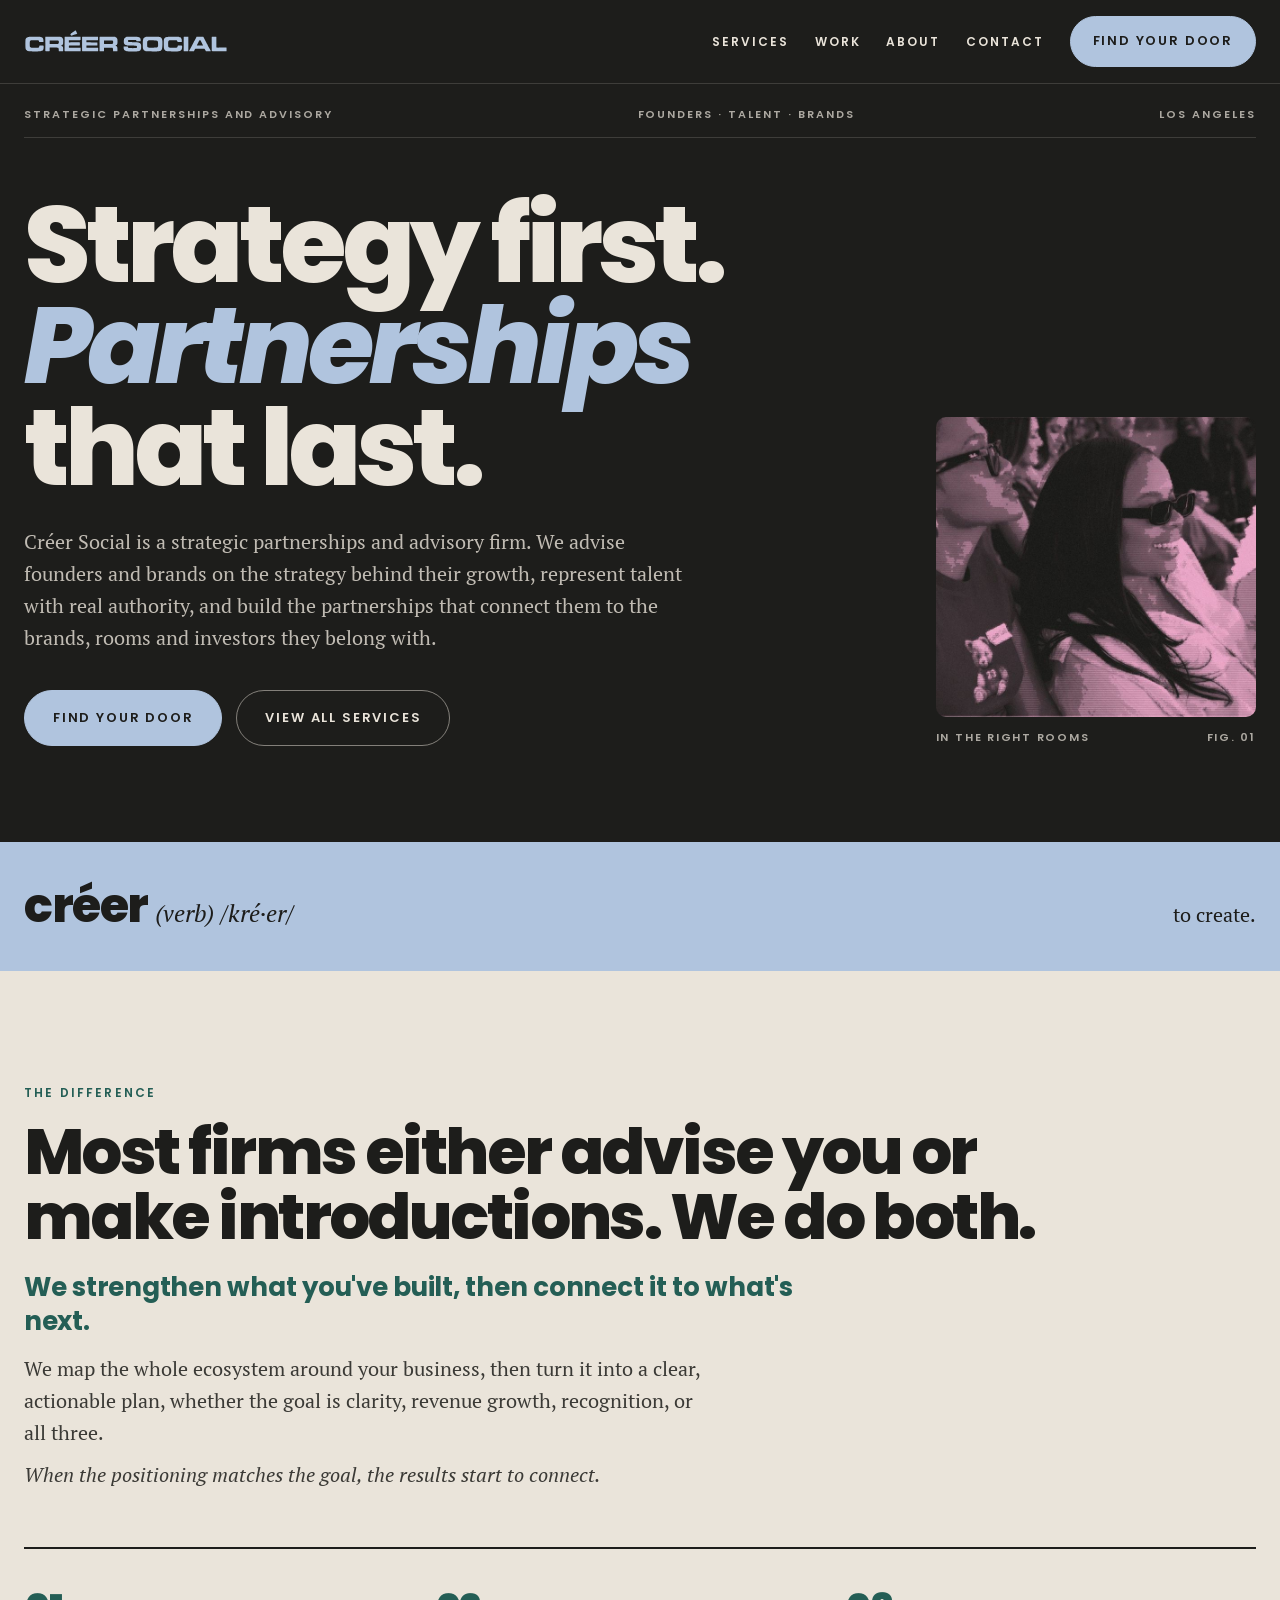
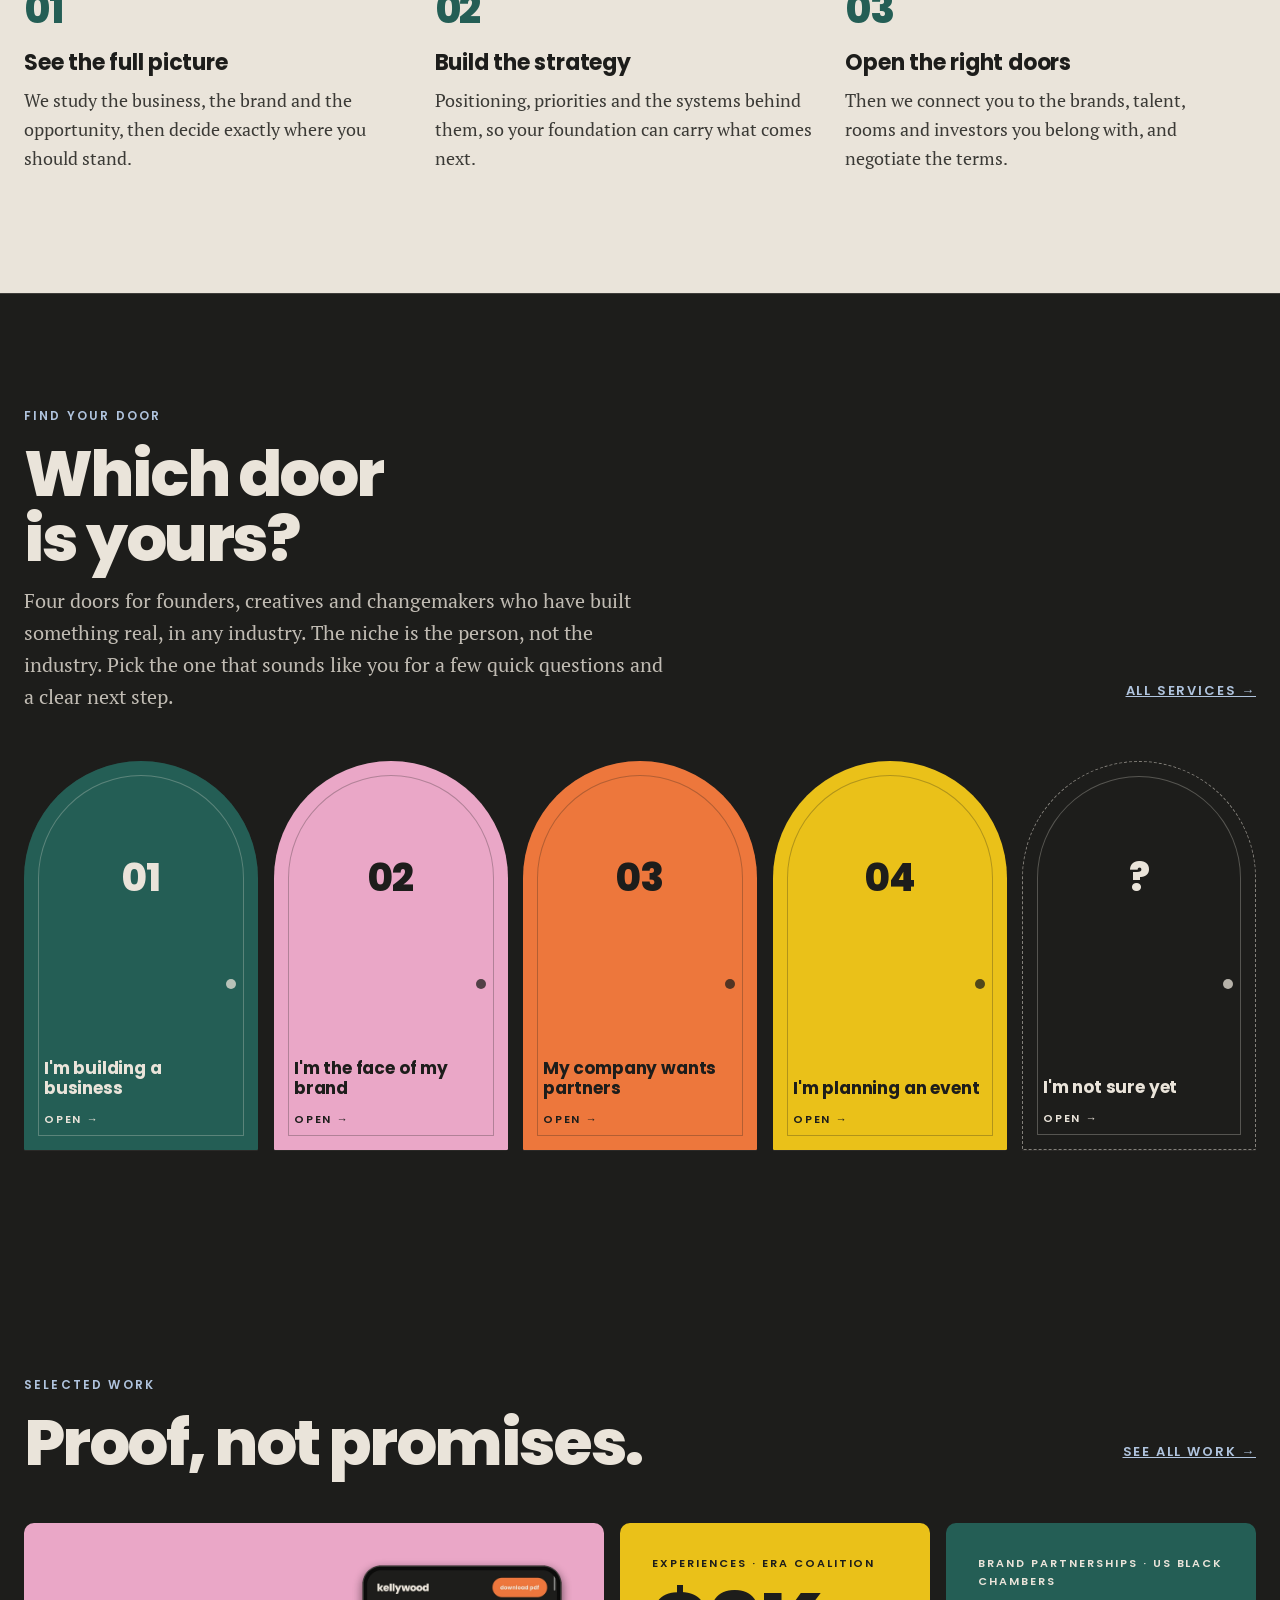
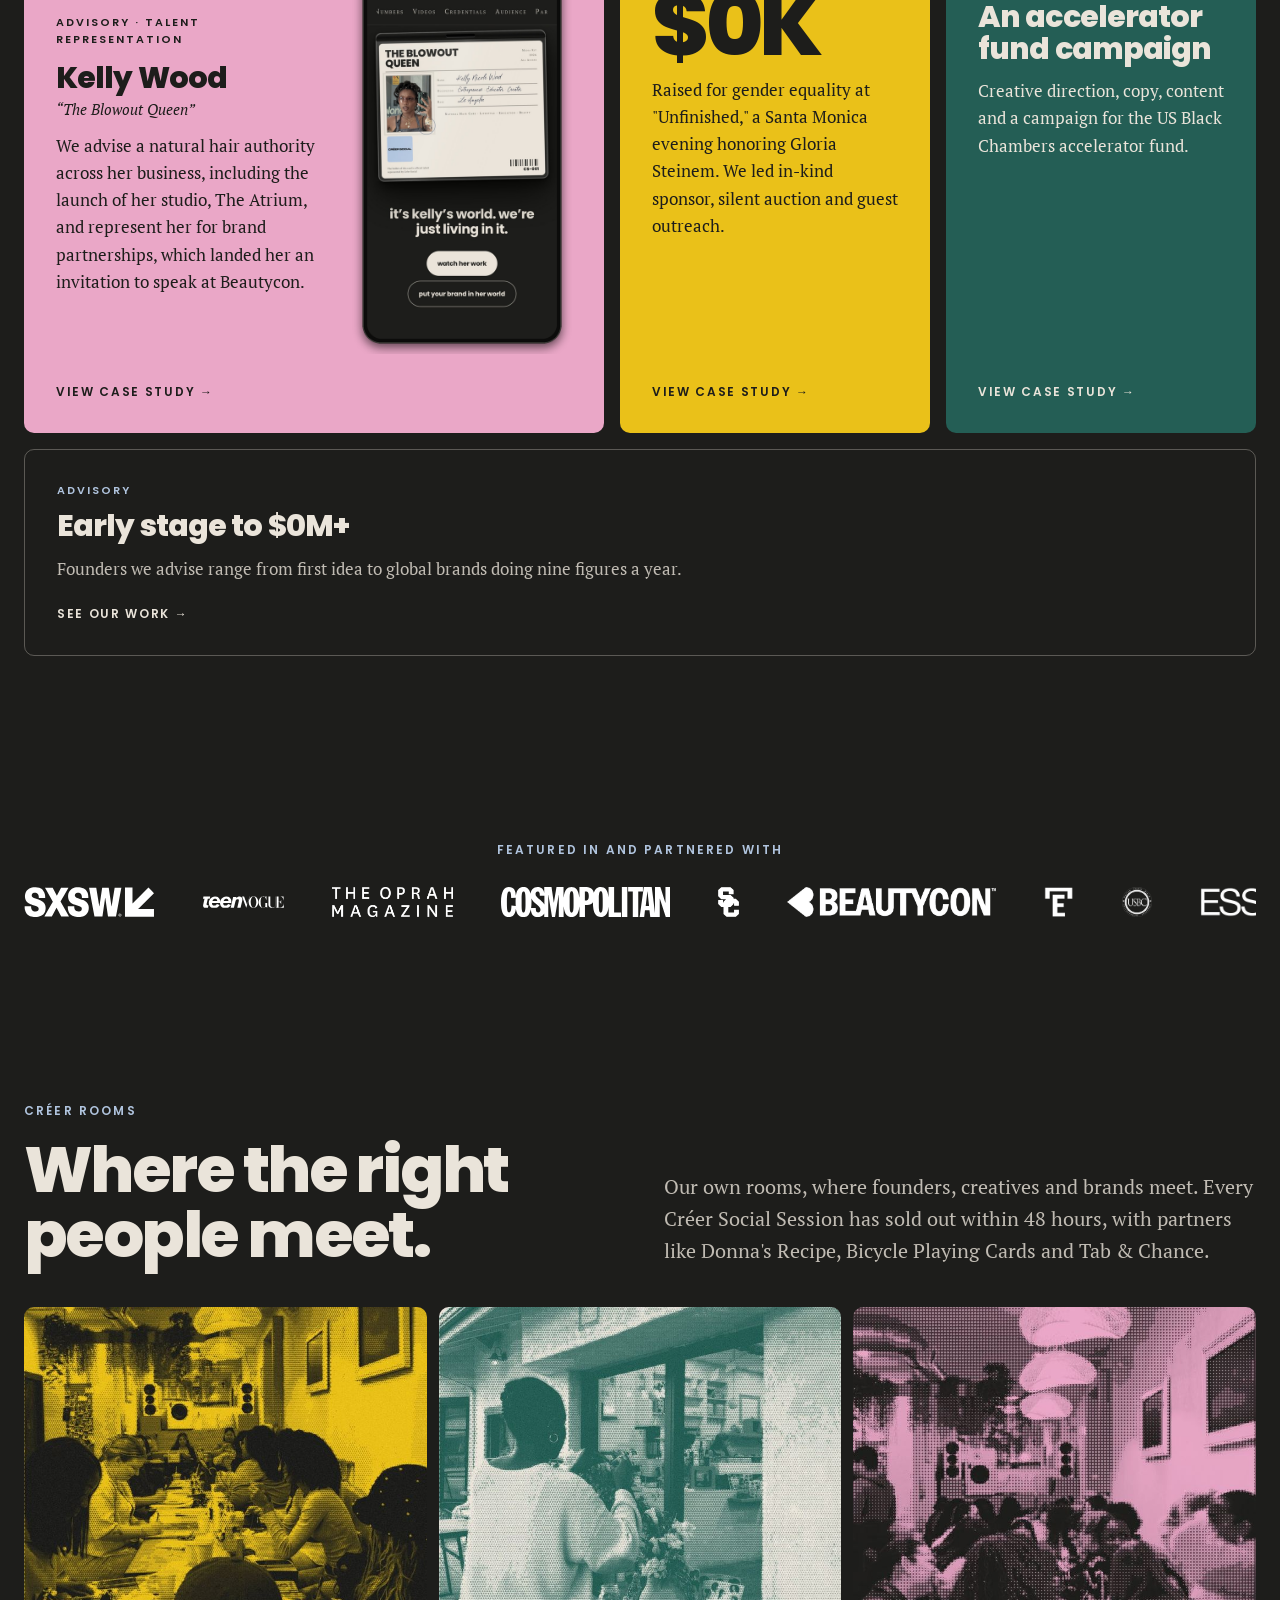
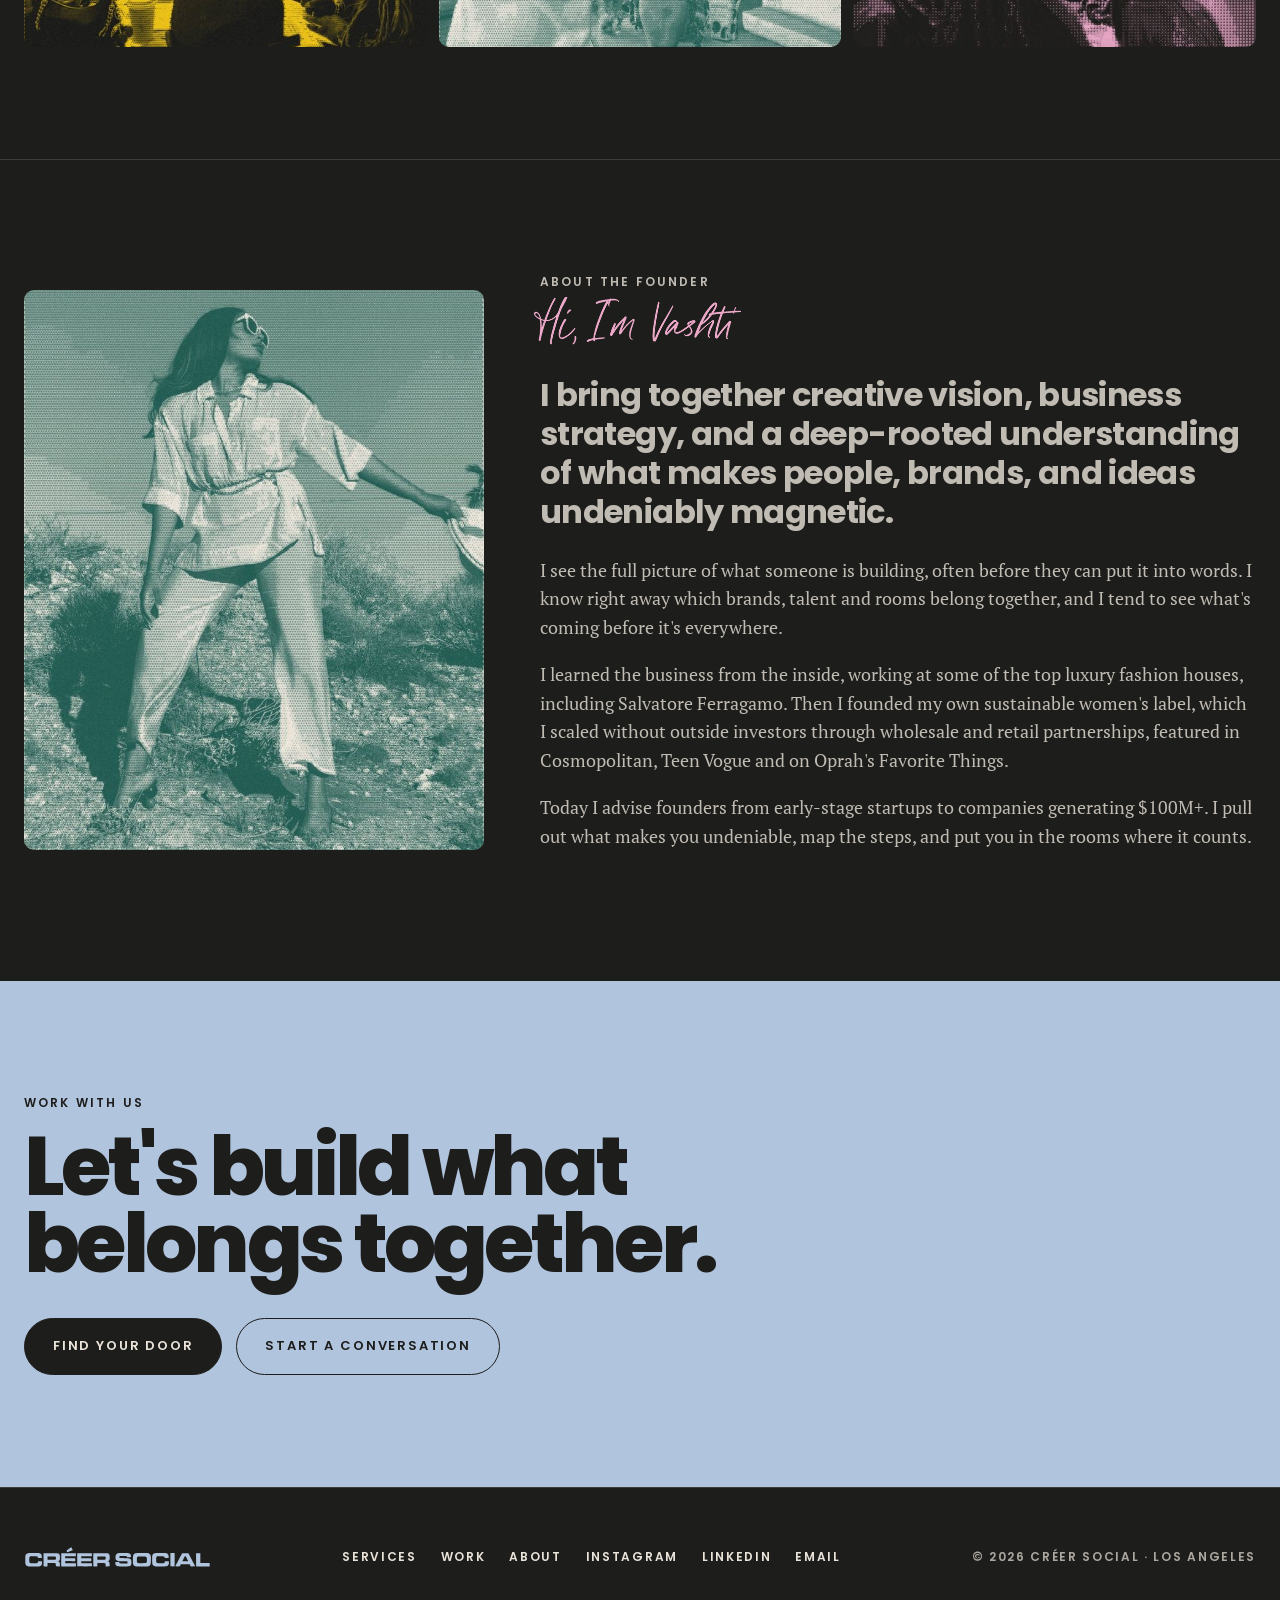
==== index.html @ 9586d6c7 "Door click: immediate navigation to quiz, light on quiz page" ====
<!doctype html>
<html lang="en">
<head>
<meta charset="utf-8">
<meta name="viewport" content="width=device-width, initial-scale=1">
<title>Créer Social | Strategic Partnerships and Advisory Firm, Los Angeles</title>
<meta name="description" content="Créer Social is a strategic partnerships and advisory firm. We advise founders and brands, represent talent with real authority, and build the partnerships that connect them to the brands, rooms and investors they belong with.">
<link rel="canonical" href="https://creersocial.com/">
<meta property="og:type" content="website">
<meta property="og:title" content="Créer Social | Strategic Partnerships and Advisory Firm, Los Angeles">
<meta property="og:description" content="Créer Social is a strategic partnerships and advisory firm. We advise founders and brands, represent talent with real authority, and build the partnerships that connect them to the brands, rooms and investors they belong with.">
<meta property="og:url" content="https://creersocial.com/">
<meta property="og:image" content="https://creersocial.com/assets/img/duo_pink.jpg">
<meta name="theme-color" content="#1D1D1B">
<link rel="icon" href="favicon.png" type="image/png">
<link rel="apple-touch-icon" href="assets/logo/apple-touch-icon.png">
<link rel="preconnect" href="https://fonts.googleapis.com">
<link rel="preconnect" href="https://fonts.gstatic.com" crossorigin>
<link rel="stylesheet" href="https://fonts.googleapis.com/css2?family=Poppins:ital,wght@0,500;0,600;0,700;0,800;1,800&amp;family=PT+Serif:ital,wght@0,400;0,700;1,400&amp;display=swap">
<link rel="stylesheet" href="assets/styles.css?v=1793092761">
<style>
.def-meaning{position:relative;}
.def-sr{position:absolute;width:1px;height:1px;overflow:hidden;clip:rect(0,0,0,0);white-space:nowrap;}
.def-meaning-size{visibility:hidden;}
.def-meaning-typedwrap{position:absolute;left:0;top:0;white-space:nowrap;}
.def-meaning-caret{display:none;width:2px;height:1em;margin-left:3px;background:currentColor;vertical-align:-0.15em;}
.def-meaning.typing .def-meaning-caret{display:inline-block;animation:defCaretBlink 0.8s step-end infinite;}
@keyframes defCaretBlink{0%,100%{opacity:1;}50%{opacity:0;}}
@media (prefers-reduced-motion:reduce){.def-meaning.typing .def-meaning-caret{animation:none;}}
</style>
</head>
<body>
<a class="skip" href="#main">Skip to content</a>
<header class="site-header">
<div class="wrap">
<a class="logo" href="index.html"><img src="assets/logo/creer-social-logo-creer-blue.svg" alt="Créer Social home" width="205" height="24"></a>
<nav class="nav" aria-label="Main"><a href="services.html">Services</a><a href="work.html">Work</a><a href="about.html">About</a><a href="contact.html">Contact</a><a class="btn" href="find-your-door.html">Find your door</a></nav>
</div>
</header>
<main id="main">
<section class="hero">
<div class="wrap">
<div class="masthead"><span>Strategic partnerships and advisory</span><span>Founders · Talent · Brands</span><span>Los Angeles</span></div>
<div class="hero-grid">
<div class="main">
<h1 class="h1">Strategy first. <em class="accent">Partnerships</em> that last.</h1>
<p class="lede">Créer Social is a strategic partnerships and advisory firm. We advise founders and brands on the strategy behind their growth, represent talent with real authority, and build the partnerships that connect them to the brands, rooms and investors they belong with.</p>
<div class="btns"><a class="btn" href="find-your-door.html">Find your door</a><a class="btn ghost" href="services.html">View all services</a></div>
</div>
<div class="side">
<img class="photo" style="height:300px" src="assets/img/duo_pink.jpg" alt="Guests laughing together at an event" width="1400" height="933">
<div class="caption"><span>In the right rooms</span><span>Fig. 01</span></div>
</div>
</div>
</div>
</section>

<section class="blue define" aria-label="Definition">
<div class="wrap">
<p class="word">créer <span>(verb) /kré·er/</span></p>
<p class="def-meaning"><span class="def-sr">to create.</span><span class="def-meaning-size" aria-hidden="true">to create.</span><span class="def-meaning-typedwrap" aria-hidden="true"><span class="def-meaning-typed">to create.</span><span class="def-meaning-caret"></span></span></p>
</div>
</section>

<section class="light section">
<div class="wrap">
<p class="label on-light">The difference</p>
<h2 class="h2" style="max-width:16em">Most firms either advise you or make introductions. We do both.</h2>
<p class="core-line">We strengthen what you've built, then connect it to what's next.</p>
<p class="lede muted" style="margin-top:14px">We map the whole ecosystem around your business, then turn it into a clear, actionable plan, whether the goal is clarity, revenue growth, recognition, or all three.</p>
<p class="lede" style="margin-top:10px;font-style:italic;color:#3b3a36">When the positioning matches the goal, the results start to connect.</p>
<div class="steps">
<div class="reveal"><p class="num">01</p><h3 class="h3">See the full picture</h3><p class="muted">We study the business, the brand and the opportunity, then decide exactly where you should stand.</p></div>
<div class="reveal"><p class="num">02</p><h3 class="h3">Build the strategy</h3><p class="muted">Positioning, priorities and the systems behind them, so your foundation can carry what comes next.</p></div>
<div class="reveal"><p class="num">03</p><h3 class="h3">Open the right doors</h3><p class="muted">Then we connect you to the brands, talent, rooms and investors you belong with, and negotiate the terms.</p></div>
</div>
</div>
</section>

<section class="section picker-sec" id="doors">
<div class="wrap">
<div class="head-row"><div class="picker-head"><p class="label">Find your door</p><h2 class="h2">Which door is yours?</h2><p class="lede" style="margin-top:14px">Four doors for founders, creatives and changemakers who have built something real, in any industry. The niche is the person, not the industry. Pick the one that sounds like you for a few quick questions and a clear next step.</p></div><a class="textlink" href="services.html">All services →</a></div>
<nav class="arches" aria-label="Start the quiz"><a class="door-wrap" href="find-your-door.html?door=advisory"><span class="door-light" aria-hidden="true"></span><span class="door-leaf bg-tea"><span class="arch-num">01</span><span class="arch-knob" aria-hidden="true"></span><span class="arch-txt">I'm building a business</span><span class="arch-go">Open <span aria-hidden="true">→</span></span></span></a><a class="door-wrap" href="find-your-door.html?door=representation"><span class="door-light" aria-hidden="true"></span><span class="door-leaf bg-pink"><span class="arch-num">02</span><span class="arch-knob" aria-hidden="true"></span><span class="arch-txt">I'm the face of my brand</span><span class="arch-go">Open <span aria-hidden="true">→</span></span></span></a><a class="door-wrap" href="find-your-door.html?door=partnerships"><span class="door-light" aria-hidden="true"></span><span class="door-leaf bg-tang"><span class="arch-num">03</span><span class="arch-knob" aria-hidden="true"></span><span class="arch-txt">My company wants partners</span><span class="arch-go">Open <span aria-hidden="true">→</span></span></span></a><a class="door-wrap" href="find-your-door.html?door=experiences"><span class="door-light" aria-hidden="true"></span><span class="door-leaf bg-must"><span class="arch-num">04</span><span class="arch-knob" aria-hidden="true"></span><span class="arch-txt">I'm planning an event</span><span class="arch-go">Open <span aria-hidden="true">→</span></span></span></a><a class="door-wrap" href="find-your-door.html?door=unsure"><span class="door-light" aria-hidden="true"></span><span class="door-leaf door-unsure"><span class="arch-num">?</span><span class="arch-knob" aria-hidden="true"></span><span class="arch-txt">I'm not sure yet</span><span class="arch-go">Open <span aria-hidden="true">→</span></span></span></a></nav>
<p class="swipe-hint" aria-hidden="true">Swipe to see every door →</p>
</div>
</section>
<script>
(function(){var reduce=window.matchMedia&&matchMedia('(prefers-reduced-motion: reduce)').matches;
document.querySelectorAll('.door-wrap').forEach(function(a){a.addEventListener('click',function(e){
  if(reduce||e.metaKey||e.ctrlKey)return;e.preventDefault();a.classList.add('opening');void a.offsetWidth;window.location.href=a.getAttribute('href');});});
window.addEventListener('pageshow',function(){document.querySelectorAll('.door-wrap.opening').forEach(function(a){a.classList.remove('opening');});});})();
</script>



<section class="section" id="work">
<div class="wrap">
<div class="head-row"><div><p class="label">Selected work</p><h2 class="h2">Proof, not promises.</h2></div><a class="textlink" href="work.html">See all work →</a></div>
<div class="cards">
<a href="work.html#kelly" class="card wide bg-pink reveal"><div class="txt"><p class="k">Advisory · Talent Representation</p><h3 style="margin:14px 0 12px">Kelly Wood<span class="aka">“The Blowout Queen”</span></h3><p>We advise a natural hair authority across her business, including the launch of her studio, The Atrium, and represent her for brand partnerships, which landed her an invitation to speak at Beautycon.</p></div><img loading="lazy" src="assets/img/kit_card_phone.png" alt="Kelly Wood media kit website on a phone" width="220" height="398"><span class="card-more">View case study →</span></a>
<a href="work.html#era" class="card bg-must reveal"><p class="k">Experiences · ERA Coalition</p><p class="big"><span data-countup data-countup-to="88" data-countup-prefix="$" data-countup-suffix="K">$88K</span></p><p>Raised for gender equality at "Unfinished," a Santa Monica evening honoring Gloria Steinem. We led in-kind sponsor, silent auction and guest outreach.</p><span class="card-more">View case study →</span></a>
<a href="work.html#usbc" class="card bg-tea reveal"><p class="k">Brand Partnerships · US Black Chambers</p><h3>An accelerator fund campaign</h3><p>Creative direction, copy, content and a campaign for the US Black Chambers accelerator fund.</p><span class="card-more">View case study →</span></a>
<a href="work.html" class="card outline reveal"><p class="k">Advisory</p><h3>Early stage to <span data-countup data-countup-to="100" data-countup-prefix="$" data-countup-suffix="M+">$100M+</span></h3><p class="muted">Founders we advise range from first idea to global brands doing nine figures a year.</p><span class="card-more">See our work →</span></a>
</div>
</div>
</section>

<section class="trusted section tight" aria-label="Featured in and partnered with">
<div class="wrap">
<p class="label" style="text-align:center;margin-bottom:28px">Featured in and partnered with</p>
<div class="marquee">
<ul class="logos marquee-track"><li><img src="assets/logos/sxsw.svg" alt="SXSW" height="30"></li><li><img src="assets/logos/teen-vogue.svg" alt="Teen Vogue" height="30"></li><li><img src="assets/logos/oprah.svg" alt="O, The Oprah Magazine" height="30"></li><li><img src="assets/logos/cosmopolitan.svg" alt="Cosmopolitan" height="30"></li><li><img src="assets/logos/usc.svg" alt="USC" height="30"></li><li><img src="assets/logos/beautycon.svg" alt="Beautycon" height="30"></li><li><img src="assets/logos/everytable.svg" alt="Everytable" height="30"></li><li><img src="assets/logos/us-black-chambers.svg" alt="US Black Chambers" height="30"></li><li><img src="assets/logos/essence.svg" alt="Essence" height="30"></li><li><img src="assets/logos/instyle.svg" alt="InStyle" height="30"></li><li><img src="assets/logos/wwd.svg" alt="WWD" height="30"></li><li><img src="assets/logos/allure.svg" alt="Allure" height="30"></li><li><img src="assets/logos/who-what-wear.svg" alt="Who What Wear" height="30"></li><li><img src="assets/logos/refinery29.svg" alt="Refinery29" height="30"></li><li><img src="assets/logos/era-coalition.svg" alt="ERA Coalition Forward" height="30"></li></ul>
<ul class="logos marquee-track" aria-hidden="true"><li><img src="assets/logos/sxsw.svg" alt="SXSW" height="30"></li><li><img src="assets/logos/teen-vogue.svg" alt="Teen Vogue" height="30"></li><li><img src="assets/logos/oprah.svg" alt="O, The Oprah Magazine" height="30"></li><li><img src="assets/logos/cosmopolitan.svg" alt="Cosmopolitan" height="30"></li><li><img src="assets/logos/usc.svg" alt="USC" height="30"></li><li><img src="assets/logos/beautycon.svg" alt="Beautycon" height="30"></li><li><img src="assets/logos/everytable.svg" alt="Everytable" height="30"></li><li><img src="assets/logos/us-black-chambers.svg" alt="US Black Chambers" height="30"></li><li><img src="assets/logos/essence.svg" alt="Essence" height="30"></li><li><img src="assets/logos/instyle.svg" alt="InStyle" height="30"></li><li><img src="assets/logos/wwd.svg" alt="WWD" height="30"></li><li><img src="assets/logos/allure.svg" alt="Allure" height="30"></li><li><img src="assets/logos/who-what-wear.svg" alt="Who What Wear" height="30"></li><li><img src="assets/logos/refinery29.svg" alt="Refinery29" height="30"></li><li><img src="assets/logos/era-coalition.svg" alt="ERA Coalition Forward" height="30"></li></ul>
</div>
</div>
</section>

<section class="section" id="rooms">
<div class="wrap">
<div class="split" style="align-items:flex-end;margin-bottom:40px">
<div><p class="label">Créer Rooms</p><h2 class="h2">Where the right people meet.</h2></div>
<p class="lede" style="margin:0">Our own rooms, where founders, creatives and brands meet. Every Créer Social Session has sold out within 48 hours, with partners like Donna's Recipe, Bicycle Playing Cards and Tab &amp; Chance.</p>
</div>
<div class="gallery">
<img loading="lazy" src="assets/img/table_mustard.jpg" alt="A long dinner table at a Créer Social Session">
<img loading="lazy" src="assets/img/entrance_tea.jpg" alt="The entrance to a Créer Social Session venue">
<img loading="lazy" src="assets/img/gamenight_pink.jpg" alt="Guests at a Créer Social Session game night">
</div>
</div>
</section>

<section class="section ruled" id="about">
<div class="wrap founder">
<img loading="lazy" src="assets/img/portrait_tea.jpg" alt="Vashti Bryant, founder of Créer Social">
<div class="txt">
<p class="label" style="margin-bottom:6px">About the founder</p>
<img loading="lazy" class="script-img" src="assets/img/hi-im-vashti.png" alt="Hi, I'm Vashti" width="207" height="64">
<p class="statement">I bring together creative vision, business strategy, and a deep-rooted understanding of what makes people, brands, and ideas undeniably magnetic.</p>
<p>I see the full picture of what someone is building, often before they can put it into words. I know right away which brands, talent and rooms belong together, and I tend to see what's coming before it's everywhere.</p>
<p>I learned the business from the inside, working at some of the top luxury fashion houses, including Salvatore Ferragamo. Then I founded my own sustainable women's label, which I scaled without outside investors through wholesale and retail partnerships, featured in Cosmopolitan, Teen Vogue and on Oprah's Favorite Things.</p>
<p>Today I advise founders from early-stage startups to companies generating $100M+. I pull out what makes you undeniable, map the steps, and put you in the rooms where it counts.</p>
</div>
</div>
</section>

<section class="blue section sweep">
<div class="wrap">
<p class="label" style="color:var(--black)">Work with us</p>
<h2 class="h1" style="font-size:clamp(40px,6.4vw,96px);max-width:13em">Let's build what belongs together.</h2>
<div class="btns"><a class="btn dark" href="find-your-door.html">Find your door</a><a class="btn dark-ghost" href="contact.html">Start a conversation</a></div>
</div>
</section>
</main>
<footer class="site-footer ruled">
<div class="wrap">
<a href="index.html" class="foot-logo" aria-label="Créer Social home"><img src="assets/logo/creer-social-logo-creer-blue.svg" alt="" width="188" height="22"></a>
<nav aria-label="Footer"><a href="services.html">Services</a><a href="work.html">Work</a><a href="about.html">About</a><a href="https://www.instagram.com/creersocial">Instagram</a><a href="https://www.linkedin.com/in/cr%C3%A9ersocial">LinkedIn</a><a href="mailto:contact@creersocial.com">Email</a></nav>
<span>© 2026 Créer Social · Los Angeles</span>
</div>
</footer>
<script>
(function(){
var reduce=window.matchMedia&&matchMedia('(prefers-reduced-motion: reduce)').matches;
document.documentElement.classList.add('js');
var reveals=document.querySelectorAll('.reveal');
if(reveals.length){
  reveals.forEach(function(el){
    var sibs=[];var sib=el.parentNode?el.parentNode.firstChild:null;
    while(sib){if(sib.nodeType===1&&sib.classList.contains('reveal')){sibs.push(sib);}sib=sib.nextSibling;}
    var idx=sibs.indexOf(el);
    if(idx>0){el.style.transitionDelay=(Math.min(idx,4)*70)+'ms';}
  });
  if(reduce||!('IntersectionObserver' in window)){
    reveals.forEach(function(el){el.classList.add('in-view');});
  }else{
    var ro=new IntersectionObserver(function(entries){
      entries.forEach(function(en){if(en.isIntersecting){en.target.classList.add('in-view');ro.unobserve(en.target);}});
    },{threshold:0.15});
    reveals.forEach(function(el){ro.observe(el);});
  }
}
function fmt(n){return n>=1000?n.toLocaleString('en-US'):String(n);}
function setVal(el,v){el.textContent=(el.getAttribute('data-countup-prefix')||'')+fmt(v)+(el.getAttribute('data-countup-suffix')||'');}
var counts=document.querySelectorAll('[data-countup]');
counts.forEach(function(el){
  var to=parseInt(el.getAttribute('data-countup-to'),10)||0;
  el._countTo=to;el._counting=false;el._countGen=0;
  if(reduce){setVal(el,to);}
});
if(counts.length&&!reduce&&'IntersectionObserver' in window){
  var co=new IntersectionObserver(function(entries){
    entries.forEach(function(en){
      var el=en.target;
      if(en.isIntersecting&&!el._counting){
        el._counting=true;el._countGen+=1;var gen=el._countGen;
        var to=el._countTo;var start=null;
        (function frame(ts){
          if(gen!==el._countGen)return;
          if(!start)start=ts;
          var p=Math.min((ts-start)/1000,1);
          var e=1-Math.pow(1-p,3);
          setVal(el,Math.round(e*to));
          if(p<1){requestAnimationFrame(frame);}else{el._counting=false;}
        })(performance.now());
      }else if(!en.isIntersecting){
        setVal(el,0);el._counting=false;el._countGen+=1;
      }
    });
  },{threshold:0.5});
  counts.forEach(function(el){setVal(el,0);co.observe(el);});
}
if(!reduce){
  var header=document.querySelector('.site-header');
  var hero=document.querySelector('.hero');
  var hideAfter=hero?(hero.offsetTop+hero.offsetHeight):300;
  var lastY=window.scrollY||0,ticking=false;
  function onScroll(){
    var y=window.scrollY||0;
    if(!header){ticking=false;return;}
    if(y<=8){header.classList.remove('header-hidden');}
    else if(y>lastY+4&&y>hideAfter){header.classList.add('header-hidden');}
    else if(y<lastY-4){header.classList.remove('header-hidden');}
    lastY=y;ticking=false;
  }
  window.addEventListener('scroll',function(){if(!ticking){window.requestAnimationFrame(onScroll);ticking=true;}},{passive:true});
}
})();
</script>
<script>
(function(){
var reduce=window.matchMedia&&matchMedia('(prefers-reduced-motion: reduce)').matches;
var band=document.querySelector('.define');
var typed=document.querySelector('.def-meaning-typed');
var meaning=document.querySelector('.def-meaning');
if(!band||!typed||!meaning||reduce||!('IntersectionObserver' in window)){return;}
var full='to create.';
typed.textContent='';
var io=new IntersectionObserver(function(entries){
entries.forEach(function(en){
if(en.isIntersecting){
io.disconnect();
meaning.classList.add('typing');
var i=0;
(function step(){
i+=1;
typed.textContent=full.slice(0,i);
if(i<full.length){setTimeout(step,100);}
else{meaning.classList.remove('typing');}
})();
}
});
},{threshold:0.4});
io.observe(band);
})();
</script>
</body>
</html>
---- assets/styles.css ----
/* Créer Social website. Brand tokens from the 2026 brand suite. */
:root{
  --black:#1D1D1B; --shell:#EAE4DA; --blue:#B0C4DE;
  --tea:#245E55; --pink:#EAA7C7; --tang:#ED773C; --must:#EAC119;
  --dim:rgba(234,228,218,.8); --faint:rgba(234,228,218,.7); --line:rgba(234,228,218,.16);
  --display:"Poppins",Arial,Helvetica,sans-serif;
  --body:"PT Serif",Georgia,"Times New Roman",serif;
}
*{box-sizing:border-box}
html{scroll-behavior:smooth}
body{margin:0;background:var(--black);color:var(--shell);font-family:var(--body);font-size:18px;line-height:1.6;-webkit-font-smoothing:antialiased}
img{max-width:100%;display:block}
a{color:var(--blue)}
a:hover{color:var(--shell)}
:focus-visible{outline:2px solid var(--must);outline-offset:3px}
.wrap{max-width:1280px;margin:0 auto;padding-left:24px;padding-right:24px}
.skip{position:absolute;left:-999px;top:8px;background:var(--blue);color:var(--black);padding:10px 16px;z-index:10}
.skip:focus{left:8px}

/* Type */
.label{font-family:var(--display);font-weight:600;font-size:12px;letter-spacing:.18em;text-transform:uppercase;margin:0 0 16px;color:var(--blue)}
.label.on-light{color:var(--tea)}
h1,h2,h3{font-family:var(--display);margin:0;text-wrap:balance}
.h1{font-weight:800;font-size:clamp(46px,8.4vw,124px);line-height:.94;letter-spacing:-.045em}
.h2{font-weight:800;font-size:clamp(34px,5vw,64px);line-height:1.02;letter-spacing:-.04em}
.h3{font-weight:700;font-size:22px;letter-spacing:-.01em;line-height:1.25}
.lede{font-size:20px;color:var(--dim);max-width:34em;margin:28px 0 0}
em.accent{color:var(--blue)}
.muted{color:var(--dim)}

/* Buttons */
.btns{display:flex;flex-wrap:wrap;gap:14px;margin-top:36px}
.btn{display:inline-block;font-family:var(--display);font-weight:600;font-size:13px;letter-spacing:.14em;text-transform:uppercase;text-decoration:none;padding:17px 28px;border-radius:999px;background:var(--blue);color:var(--black);border:1.5px solid var(--blue)}
.btn:hover{background:var(--shell);border-color:var(--shell);color:var(--black)}
.btn.ghost{background:transparent;color:var(--shell);border-color:rgba(234,228,218,.5)}
.btn.ghost:hover{border-color:var(--shell);color:var(--shell)}
.btn.dark{background:var(--black);border-color:var(--black);color:var(--shell)}
.btn.dark-ghost{background:transparent;border-color:var(--black);color:var(--black)}

/* Header */
.site-header{border-bottom:1px solid var(--line)}
.site-header .wrap{display:flex;flex-wrap:wrap;align-items:center;justify-content:space-between;gap:12px 24px;padding-top:16px;padding-bottom:16px}
.logo img{height:24px;width:auto}
.logo{padding:10px 0}
.nav{display:flex;flex-wrap:wrap;align-items:center;gap:4px 26px;font-family:var(--display);font-weight:600;font-size:12px;letter-spacing:.16em;text-transform:uppercase}
.nav a{color:var(--shell);text-decoration:none;padding:12px 0}
.nav a[aria-current="page"]{color:var(--blue)}
.nav a.btn{color:var(--black);padding:14px 22px}
@media (max-width:640px){.nav{gap:2px 18px}.nav a.btn{display:none}}

/* Masthead strip */
.masthead{display:flex;flex-wrap:wrap;justify-content:space-between;gap:8px 24px;border-bottom:1px solid var(--line);padding:22px 0 14px;font-family:var(--display);font-weight:600;font-size:11px;letter-spacing:.18em;text-transform:uppercase;color:var(--faint)}

/* Sections */
.section{padding:112px 0}
.section.tight{padding:72px 0}
.light{background:var(--shell);color:var(--black)}
.light .muted{color:#3b3a36}
.blue{background:var(--blue);color:var(--black)}
.ruled{border-top:1px solid var(--line)}
.split{display:flex;flex-wrap:wrap;gap:48px}
.split > *{flex:1 1 380px;min-width:0}
.head-row{display:flex;flex-wrap:wrap;justify-content:space-between;align-items:flex-end;gap:24px;margin-bottom:48px}
.textlink{font-family:var(--display);font-weight:600;font-size:13px;letter-spacing:.14em;text-transform:uppercase;padding:12px 0}

/* Hero */
.hero{padding:0 0 96px}
.hero-grid{display:flex;flex-wrap:wrap;gap:48px;align-items:flex-end;margin-top:56px}
.hero-grid .main{flex:999 1 560px;min-width:0}
.hero-grid .side{flex:1 1 320px;min-width:0}
.photo{width:100%;object-fit:cover;border-radius:10px}
.caption{display:flex;justify-content:space-between;margin-top:12px;font-family:var(--display);font-weight:600;font-size:11px;letter-spacing:.16em;text-transform:uppercase;color:var(--faint)}

/* Definition band */
.define .wrap{display:flex;flex-wrap:wrap;align-items:baseline;justify-content:space-between;gap:16px 40px;padding-top:40px;padding-bottom:40px}
.define .word{margin:0;font-family:var(--display);font-weight:800;font-size:clamp(30px,4vw,48px);letter-spacing:-.03em;line-height:1}
.define .word span{font-family:var(--body);font-weight:400;font-style:italic;font-size:.5em;letter-spacing:0}
.define p{margin:0;font-size:20px;max-width:28em}

/* Numbered steps */
.steps{display:grid;grid-template-columns:repeat(auto-fit,minmax(250px,1fr));margin-top:56px;border-top:2px solid currentColor}
.steps > div{padding:28px 28px 8px 0}
.steps .num{margin:0;font-family:var(--display);font-weight:800;font-size:40px;letter-spacing:-.03em;color:var(--tea)}
.dark-steps .num{color:var(--blue)}
.steps h3{margin:8px 0 10px}
.steps p{margin:0}

/* Doors */
.doors{display:grid;grid-template-columns:repeat(auto-fit,minmax(250px,1fr));gap:16px}
.door{display:flex;flex-direction:column;gap:14px;min-height:360px;padding:28px;border-radius:10px;text-decoration:none;color:var(--black)}
.door:hover{transform:translateY(-3px);color:var(--black)}
.door{transition:transform .2s ease}
.door .k{font-family:var(--display);font-weight:600;font-size:11px;letter-spacing:.18em;text-transform:uppercase}
.door .t{font-family:var(--display);font-weight:800;font-size:27px;line-height:1.05;letter-spacing:-.03em;overflow-wrap:break-word}
.door .d{font-size:17px;line-height:1.55;flex-grow:1}
.door .go{font-family:var(--display);font-weight:600;font-size:12px;letter-spacing:.14em;text-transform:uppercase}
.bg-tea{background:var(--tea);color:var(--shell)!important}
.bg-pink{background:var(--pink);color:var(--black)}
.bg-tang{background:var(--tang);color:var(--black)}
.bg-must{background:var(--must);color:var(--black)}

/* Chips */
.chips{display:flex;flex-wrap:wrap;gap:10px;font-family:var(--display);font-weight:500;font-size:14px;margin-top:28px}
.chips span{border:1px solid rgba(234,228,218,.4);border-radius:999px;padding:9px 16px}

/* Work cards */
.cards{display:flex;flex-wrap:wrap;gap:16px}
.card{flex:1 1 300px;min-width:0;border-radius:10px;padding:32px;display:flex;flex-direction:column;gap:12px}
.card.wide{flex:2 1 560px;flex-direction:row;flex-wrap:wrap;align-items:center;gap:28px}
.card.wide .txt{flex:1 1 260px;min-width:0}
.card.wide img{flex:0 0 auto;width:220px;height:auto;align-self:center;object-fit:contain}
.card .k{margin:0;font-family:var(--display);font-weight:600;font-size:11px;letter-spacing:.18em;text-transform:uppercase}
.card h3{font-weight:800;font-size:30px;line-height:1.05;letter-spacing:-.03em}
.card p{margin:0;font-size:17px}
.card .big{font-family:var(--display);font-weight:800;font-size:clamp(64px,7vw,88px);line-height:.9;letter-spacing:-.05em}
.card.outline{border:1px solid rgba(234,228,218,.3)}
.card.outline .k{color:var(--blue)}

/* Trusted */
.logos{display:flex;flex-wrap:wrap;justify-content:center;gap:18px 44px;font-family:var(--display);font-weight:800;font-size:clamp(18px,2vw,26px);letter-spacing:-.02em;margin:0;padding:0;list-style:none}

/* Gallery */
.gallery{display:grid;grid-template-columns:repeat(auto-fit,minmax(280px,1fr));gap:12px}
.gallery img{height:340px;width:100%;object-fit:cover;border-radius:10px}

/* Founder */
.founder{display:flex;flex-wrap:wrap;gap:56px;align-items:center}
.founder > img{flex:1 1 300px;width:100%;min-width:0;max-width:460px;height:560px;object-fit:cover;border-radius:10px}
.founder .txt{flex:1 1 420px;min-width:0}
.script-img{width:auto;height:64px;margin:4px 0 14px -8px}
.statement{font-family:var(--display);font-weight:700;font-size:clamp(23px,2.6vw,32px);line-height:1.22;letter-spacing:-.02em;margin:0 0 24px}
.founder p{color:var(--dim)}

/* Services list */
.door-sec .wrap{display:flex;flex-wrap:wrap;gap:48px;padding-top:88px;padding-bottom:88px}
.door-sec .intro{flex:1 1 340px;min-width:0}
.door-sec .intro h2{font-weight:800;font-size:clamp(32px,3.1vw,44px);line-height:1.02;letter-spacing:-.035em;margin-bottom:18px;overflow-wrap:break-word}
.door-sec .intro p{margin:0 0 14px;font-size:19px}
.door-sec .label{color:inherit}
.door-sec .list{flex:2 1 560px;min-width:0}
.svc{display:flex;flex-wrap:wrap;justify-content:space-between;gap:12px 32px;padding:28px 0;border-top:1px solid rgba(29,29,27,.35)}
.svc:last-child{border-bottom:1px solid rgba(29,29,27,.35)}
.bg-tea .svc{border-color:rgba(234,228,218,.35)}
.svc .txt{flex:1 1 320px;min-width:0}
.svc h3{font-weight:700;font-size:24px;letter-spacing:-.02em;margin:0 0 8px}
.svc p{margin:0}
.price{flex:0 0 auto;text-align:right}
.price b{display:block;font-family:var(--display);font-weight:800;font-size:30px;letter-spacing:-.03em;line-height:1.2}
.price span{font-size:15px}
@media (max-width:640px){.price{text-align:left}}
.pills{display:flex;flex-wrap:wrap;gap:10px;margin-top:36px;font-family:var(--display);font-weight:600;font-size:12px;letter-spacing:.14em;text-transform:uppercase}
.pills a{color:var(--black);text-decoration:none;padding:13px 20px;border-radius:999px}
.pills a.bg-tea{color:var(--shell)}

/* Contact */
.routes{display:grid;grid-template-columns:repeat(auto-fit,minmax(250px,1fr));gap:16px;margin-top:48px}
.route{border-radius:10px;padding:28px;display:flex;flex-direction:column;gap:10px;color:var(--black);text-decoration:none}
.route .k{font-family:var(--display);font-weight:600;font-size:11px;letter-spacing:.18em;text-transform:uppercase}
.route .t{font-family:var(--display);font-weight:800;font-size:24px;letter-spacing:-.02em;line-height:1.1}
.route .d{font-size:16px;flex-grow:1}
.route .go{font-family:var(--display);font-weight:600;font-size:12px;letter-spacing:.14em;text-transform:uppercase}

/* Footer */
.site-footer .wrap{display:flex;flex-wrap:wrap;justify-content:space-between;align-items:center;gap:20px 24px;padding-top:48px;padding-bottom:40px;font-family:var(--display);font-weight:600;font-size:12px;letter-spacing:.14em;text-transform:uppercase;color:var(--faint)}
.site-footer img{height:22px;width:auto}
.site-footer nav{display:flex;flex-wrap:wrap;gap:4px 24px}
.site-footer nav a{color:var(--shell);text-decoration:none;padding:10px 0}
@media (max-width:640px){.door{min-height:0}.door .d{margin-bottom:16px}}

.door-cta{margin-top:28px;background:var(--black);border-color:var(--black);color:var(--shell)}
.door-cta:hover{background:transparent;color:var(--black);border-color:var(--black)}
.bg-tea .door-cta{background:var(--shell);border-color:var(--shell);color:var(--black)}
.bg-tea .door-cta:hover{background:transparent;color:var(--shell);border-color:var(--shell)}

/* Case studies */
.case .wrap.case-grid{display:flex;flex-wrap:wrap;gap:40px;align-items:center;padding-top:64px;padding-bottom:64px}
.case-main{flex:999 1 560px;min-width:0}
.case .label{color:inherit}
.case-lede{font-size:20px;max-width:36em;margin:20px 0 0}
.case-cols{display:grid;grid-template-columns:repeat(auto-fit,minmax(260px,1fr));gap:32px 48px;margin-top:40px;border-top:2px solid currentColor;padding-top:28px}
.case-cols h3{margin:0 0 12px}
.ticks{margin:0;padding:0;list-style:none}
.ticks li{padding:10px 0 10px 26px;border-bottom:1px solid rgba(29,29,27,.25);position:relative;font-size:17px}
.ticks li::before{content:"";position:absolute;left:2px;top:19px;width:10px;height:10px;border-radius:50%;background:currentColor}
.case-stat{font-family:var(--display);font-weight:800;font-size:clamp(72px,9vw,120px);line-height:.9;letter-spacing:-.05em;margin:4px 0 12px}
.case-img{flex:1 1 180px;max-width:200px;width:100%;min-width:0;margin:0 auto}

.more{margin-top:28px}
.more summary{display:inline-flex;align-items:center;gap:10px;cursor:pointer;list-style:none;font-family:var(--display);font-weight:600;font-size:13px;letter-spacing:.14em;text-transform:uppercase;padding:15px 24px;border-radius:999px;background:var(--black);color:var(--shell)}
.more summary::-webkit-details-marker{display:none}
.more summary::after{content:"+";font-size:18px;line-height:1}
.more[open] summary::after{content:"−"}
.more .more-close{display:none}
.more[open] .more-open{display:none}
.more[open] .more-close{display:inline}
.more summary:hover{background:transparent;color:var(--black);box-shadow:inset 0 0 0 1.5px var(--black)}

.tags{display:flex;flex-wrap:wrap;gap:8px;margin-top:18px;font-family:var(--display);font-weight:600;font-size:11px;letter-spacing:.14em;text-transform:uppercase}
.tags span{border:1.5px solid currentColor;border-radius:999px;padding:7px 13px}
.snippet{max-width:38em;margin-top:22px;padding-top:20px;border-top:2px solid currentColor}
.snippet p{margin:0;font-size:18px}

/* Work page: featured + index */
.feature .feature-grid{display:flex;flex-wrap:wrap;gap:48px;align-items:center;padding-top:24px;padding-bottom:72px}
.feature-txt{flex:999 1 520px;min-width:0}
.feature-svc{margin:16px 0 0;font-family:var(--display);font-weight:600;font-size:12px;letter-spacing:.16em;text-transform:uppercase;color:var(--pink)}
.feature-img{flex:1 1 220px;display:flex;justify-content:center;min-width:0}
.feature-img img{width:100%;max-width:260px;height:auto}
.feature .more summary{background:transparent;color:var(--shell);box-shadow:inset 0 0 0 1.5px rgba(234,228,218,.5)}
.feature .more summary:hover{color:var(--shell);box-shadow:inset 0 0 0 1.5px var(--shell);background:transparent}
.feature-more{max-width:36em;margin:22px 0 0;color:var(--dim)}
.row-num{font-family:var(--display);font-weight:600;font-size:12px;letter-spacing:.16em;text-transform:uppercase;color:var(--blue)}
.index{border-top:1px solid var(--line)}
.row{border-bottom:1px solid var(--line)}
.row summary{display:grid;grid-template-columns:56px minmax(0,1fr) 240px 170px 28px;align-items:center;gap:16px;padding:26px 0;cursor:pointer;list-style:none}
.row summary::-webkit-details-marker{display:none}
.row-name{font-family:var(--display);font-weight:700;font-size:clamp(19px,2vw,26px);letter-spacing:-.02em;line-height:1.2}
.row-svc{font-family:var(--display);font-weight:500;font-size:12px;letter-spacing:.12em;text-transform:uppercase;color:var(--faint)}
.row-stat{font-family:var(--display);font-weight:700;font-size:15px;color:var(--blue);text-align:right}
.row-icon{position:relative;width:20px;height:20px;justify-self:end}
.row-icon::before,.row-icon::after{content:"";position:absolute;left:3px;right:3px;top:9px;height:2px;background:var(--shell);transition:transform .2s ease}
.row-icon::after{transform:rotate(90deg)}
.row[open] .row-icon::after{transform:rotate(0)}
.row summary:hover .row-name{color:var(--blue)}
.row-body{display:flex;flex-wrap:wrap;gap:28px;padding:0 0 32px 72px}
.row-body p{flex:1 1 380px;margin:0;max-width:40em;color:var(--dim)}
.row-img{flex:0 1 320px;width:320px;height:200px;object-fit:cover;border-radius:8px}
@media (max-width:800px){
.row summary{grid-template-columns:40px minmax(0,1fr) 24px;row-gap:6px}
.row-svc{grid-column:2;grid-row:2}
.row-stat{grid-column:2;grid-row:3;text-align:left}
.row-stat:empty{display:none}
.row-icon{grid-column:3;grid-row:1}
.row-body{padding-left:56px}
}









/* Door picker: arched doors that open */
.picker-sec{border-top:1px solid var(--line);overflow:hidden}
.picker-head{max-width:640px;margin-bottom:40px}
.arches{display:grid;grid-template-columns:repeat(5,minmax(0,1fr));gap:16px}
.door-wrap{position:relative;display:block;aspect-ratio:3/5;border-radius:999px 999px 10px 10px;perspective:1100px;text-decoration:none;background:#0f0f0e;box-shadow:inset 0 0 0 1.5px rgba(234,228,218,.12)}
.door-light{position:absolute;inset:0;border-radius:inherit;background:radial-gradient(ellipse at 50% 55%,rgba(255,255,255,.98),rgba(234,228,218,.95) 40%,rgba(176,196,222,.55) 70%,rgba(15,15,14,0) 100%);opacity:0;transform:scale(.55);transition:opacity .6s ease,transform .6s ease}
.door-leaf{position:absolute;inset:0;display:flex;flex-direction:column;justify-content:flex-end;padding:22px 20px;border-radius:inherit;color:var(--black);transform-origin:left center;transition:transform .6s cubic-bezier(.2,.7,.2,1),box-shadow .6s;-webkit-backface-visibility:hidden;backface-visibility:hidden;will-change:transform}
.door-leaf::before{content:"";position:absolute;inset:14px;border-radius:999px 999px 6px 6px;border:1.5px solid currentColor;opacity:.28;pointer-events:none}
.door-leaf.bg-tea{color:var(--shell)}
.door-unsure{background:#1D1D1B;border:1.5px dashed rgba(234,228,218,.5);color:var(--shell)}
.door-wrap:hover .door-leaf,.door-wrap:focus-visible .door-leaf{transform:rotateY(-20deg);box-shadow:-16px 0 36px rgba(0,0,0,.4)}
.door-wrap:hover .door-light,.door-wrap:focus-visible .door-light{opacity:.35;transform:scale(1)}
.door-wrap.opening .door-leaf{transform:rotateY(-82deg);box-shadow:-30px 0 50px rgba(0,0,0,.5);transition-duration:.35s}
.door-wrap.opening .door-light{opacity:1;transform:scale(1);transition:opacity .5s ease,transform .5s ease}
.door-wrap:focus-visible{outline:2px solid var(--must);outline-offset:4px}
.arch-num{position:absolute;top:22%;left:0;right:0;text-align:center;font-family:var(--display);font-weight:800;font-size:clamp(28px,3vw,40px);letter-spacing:-.03em}
.arch-knob{position:absolute;right:22px;top:56%;width:10px;height:10px;border-radius:50%;background:currentColor;opacity:.75}
.arch-txt{position:relative;font-family:var(--display);font-weight:700;font-size:17px;line-height:1.2;letter-spacing:-.01em;margin-bottom:12px}
.arch-go{position:relative;font-family:var(--display);font-weight:600;font-size:11px;letter-spacing:.16em;text-transform:uppercase}
.swipe-hint{display:none}
@media (max-width:900px){
  .arches{display:flex;overflow-x:auto;scroll-snap-type:x mandatory;scroll-padding-left:24px;gap:12px;margin:0 -24px;padding:6px 24px 10px;-webkit-overflow-scrolling:touch;scrollbar-width:none}
  .arches::-webkit-scrollbar{display:none}
  .door-wrap{flex:0 0 52%;scroll-snap-align:start}
  .swipe-hint{display:block;margin:14px 0 0;font-family:var(--display);font-weight:600;font-size:11px;letter-spacing:.16em;text-transform:uppercase;color:var(--faint)}
  .picker-head{margin-bottom:28px}
}
@media (hover:none){.door-wrap:hover .door-leaf{transform:none;box-shadow:none}.door-wrap:hover .door-light{opacity:0}}
@media (prefers-reduced-motion:reduce){.door-leaf,.door-light{transition:none}}

/* Phone tightening */
@media (max-width:640px){
  .section{padding:72px 0}
  .section.tight{padding:56px 0}
  .hero{padding-bottom:64px}
  .hero-grid{margin-top:36px;gap:32px}
  .masthead span:not(:first-child){display:none}
  .head-row{margin-bottom:28px}
  .lede{font-size:18px}
  .steps{margin-top:36px}
  .steps > div{padding:20px 0 4px}
  .door{padding:22px;gap:10px}
  .door .t{font-size:24px}
  .gallery{display:flex;overflow-x:auto;scroll-snap-type:x mandatory;gap:10px;margin:0 -24px;padding:0 24px;-webkit-overflow-scrolling:touch}
  .gallery img{flex:0 0 78%;height:240px;scroll-snap-align:start}
  .card{padding:24px}
  .card.wide img{width:150px;height:auto;margin:0 auto}
  #work .cards .card:nth-child(n+3){display:none}
  .founder{gap:28px}
  .founder > img{height:420px;max-width:100%}
  .statement{font-size:22px}
  .door-sec .wrap{padding-top:64px;padding-bottom:64px;gap:24px}
  .site-header .wrap{padding-top:12px;padding-bottom:10px}
  .nav{gap:0 18px}
}

/* Find your door quiz */
.quiz-note{margin-top:16px;font-size:15px;color:var(--faint)}
.quiz-steps{max-width:760px;margin-top:56px}
.quiz-progress{height:3px;background:var(--line);border-radius:3px;overflow:hidden}
.quiz-progress span{display:block;height:100%;width:0;background:var(--blue);transition:width .3s ease}
.quiz-count{font-family:var(--display);font-weight:600;font-size:12px;letter-spacing:.16em;text-transform:uppercase;color:var(--blue);margin:18px 0 10px}
.q{border:0;margin:0;padding:0;min-width:0}
.q-title{font-family:var(--display);font-weight:800;font-size:clamp(26px,3.4vw,42px);line-height:1.1;letter-spacing:-.03em;margin-bottom:28px;padding:0}
.q-help{margin:-14px 0 22px;color:var(--faint);font-size:16px}
.opt{display:block;margin:0 0 10px;cursor:pointer}
.opt input{position:absolute;opacity:0;width:1px;height:1px}
.opt span{display:block;padding:18px 22px;border:1.5px solid rgba(234,228,218,.25);border-radius:10px;font-size:18px;transition:border-color .15s,background .15s}
.opt:hover span{border-color:var(--shell)}
.opt input:focus-visible + span{outline:2px solid var(--must);outline-offset:3px}
.opt input:checked + span{background:var(--blue);border-color:var(--blue);color:var(--black)}
.quiz-nav{margin-top:20px}
.quiz-nav .btn{padding:13px 22px}
.result{max-width:760px;margin-top:56px}
.result-card{border-radius:10px;padding:32px}
.result-card .k{margin:0 0 10px;font-family:var(--display);font-weight:600;font-size:12px;letter-spacing:.18em;text-transform:uppercase}
.result-card h2{margin-bottom:10px}
.r-track{margin:0 0 8px;font-family:var(--display);font-weight:700;font-size:18px}
.result-card .r-invest{margin:16px 0 0;padding-top:14px;border-top:1px solid currentColor;font-family:var(--display);font-weight:600;font-size:15px}
.result-card p{font-size:18px}
.why{margin-top:36px}
.why h3{margin:0 0 6px}
.why .ticks li{border-color:var(--line);color:var(--dim)}
.why .ticks li::before{background:var(--blue)}
.lead{display:grid;grid-template-columns:repeat(auto-fit,minmax(240px,1fr));gap:16px}
.lead label{display:flex;flex-direction:column;gap:8px;font-family:var(--display);font-weight:600;font-size:12px;letter-spacing:.14em;text-transform:uppercase;color:var(--faint)}
.lead label[hidden]{display:none}
.lead label.full{grid-column:1/-1}
.lead select{font:inherit;font-family:var(--body);font-size:17px;letter-spacing:0;text-transform:none;color:var(--shell);background:var(--black);border:1.5px solid rgba(234,228,218,.3);border-radius:10px;padding:14px 16px}
.lead input,.lead textarea{font:inherit;font-family:var(--body);font-size:17px;letter-spacing:0;text-transform:none;color:var(--shell);background:transparent;border:1.5px solid rgba(234,228,218,.3);border-radius:10px;padding:14px 16px}
.lead input:focus,.lead textarea:focus{outline:none;border-color:var(--blue)}
.lead .btn{justify-self:start;cursor:pointer;white-space:nowrap}
.lead .btn:disabled{opacity:.6;cursor:wait}
.hp{position:absolute;left:-9999px;width:1px;height:1px;opacity:0}
.form-error{grid-column:1/-1;margin:0;color:var(--must);font-size:16px}
button.btn{cursor:pointer}
.linkbtn{background:none;border:0;color:var(--blue);cursor:pointer;padding:12px 0}

/* Clickable work cards on Home */
a.card{text-decoration:none;color:var(--shell);transition:transform .2s ease}
a.card.bg-pink,a.card.bg-must,a.card.bg-tang,a.card.bg-pink:hover,a.card.bg-must:hover,a.card.bg-tang:hover{color:var(--black)}
a.card.bg-tea,a.card.bg-tea:hover,a.card.outline:hover{color:var(--shell)}
a.card:hover{transform:translateY(-3px)}
.card-more{font-family:var(--display);font-weight:600;font-size:12px;letter-spacing:.14em;text-transform:uppercase;margin-top:auto;padding-top:10px}
.card.wide .card-more{flex-basis:100%;padding-top:0}
.row,.feature{scroll-margin-top:96px}

.aka{display:block;margin-top:6px;font-family:var(--body);font-style:italic;font-weight:400;font-size:.5em;letter-spacing:0;line-height:1.3}

.foot-logo{display:inline-block;padding:10px 0}

.core-line{margin:22px 0 0;font-family:var(--display);font-weight:700;font-size:clamp(20px,2.2vw,26px);line-height:1.3;letter-spacing:-.01em;color:var(--tea);max-width:30em}

/* About: how we work */
.steps.four{grid-template-columns:repeat(auto-fit,minmax(220px,1fr))}
.apart{display:grid;grid-template-columns:repeat(auto-fit,minmax(240px,1fr));gap:32px 40px;margin-top:40px}
.apart > div{border-top:2px solid var(--blue);padding-top:18px}
.apart h3{margin:0 0 8px}
.apart p{margin:0}
.tracks{border-top:1px solid var(--line)}
.track{display:grid;grid-template-columns:200px minmax(0,1fr) minmax(0,1.6fr);gap:8px 32px;align-items:baseline;padding:22px 0;border-bottom:1px solid var(--line);color:var(--shell);text-decoration:none}
.track .k{font-family:var(--display);font-weight:600;font-size:11px;letter-spacing:.16em;text-transform:uppercase}
.track .t{font-family:var(--display);font-weight:700;font-size:22px;letter-spacing:-.02em}
.track .d{color:var(--dim);font-size:16px}
.track:hover .t{color:var(--blue)}
@media (max-width:800px){.track{grid-template-columns:1fr;gap:4px}}

.apart.three{grid-template-columns:repeat(auto-fit,minmax(260px,1fr))}
.founder .more summary{background:transparent;color:var(--shell);box-shadow:inset 0 0 0 1.5px rgba(234,228,218,.5)}
.founder .more summary:hover{background:transparent;color:var(--shell);box-shadow:inset 0 0 0 1.5px var(--shell)}
.head-row > .picker-head{margin-bottom:0}
@media (max-width:640px){.picker-sec .head-row{gap:16px}}
[hidden]{display:none!important}
.quiz-nav{display:flex;gap:12px;flex-wrap:wrap}
.lead{grid-template-columns:repeat(2,minmax(0,1fr));align-items:end}
.lead select{-webkit-appearance:none;appearance:none;font-weight:400;line-height:1.5;width:100%;padding-right:44px;background-image:url("data:image/svg+xml,%3Csvg xmlns='http://www.w3.org/2000/svg' width='12' height='8' viewBox='0 0 12 8'%3E%3Cpath d='M1 1l5 5 5-5' fill='none' stroke='%23EAE4DA' stroke-width='1.6'/%3E%3C/svg%3E");background-repeat:no-repeat;background-position:right 16px center}
.lead input,.lead select{line-height:1.5;box-sizing:border-box;width:100%}
@media (max-width:640px){.lead{grid-template-columns:1fr}}

/* Trusted-by marquee: white logos scroll on Muted Black, about a 20 second cycle */
.trusted{background:var(--black);color:var(--shell)}
.marquee{display:flex;overflow:hidden}
.marquee .logos{flex-wrap:nowrap;justify-content:flex-start;align-items:center;gap:0 48px;padding-right:48px;flex-shrink:0;animation:trusted-scroll 20s linear infinite}
.marquee .logos img{display:block;height:30px;width:auto}
@keyframes trusted-scroll{to{transform:translateX(-100%)}}
@media (prefers-reduced-motion:reduce){.marquee{overflow-x:auto}.marquee .logos{animation:none}.marquee .logos[aria-hidden="true"]{display:none}}

/* Motion: Kelly-kit style, transform and opacity only */
.site-header{position:sticky;top:0;z-index:50;background:var(--black);transition:transform .3s ease}
.site-header.header-hidden{transform:translateY(-100%)}
.skip{z-index:60}
section[id]{scroll-margin-top:96px}
.js .reveal{opacity:0;transform:translateY(12px);transition:opacity .5s ease,transform .5s ease}
.js .reveal.in-view{opacity:1;transform:translateY(0)}
[data-countup]{font-variant-numeric:tabular-nums}
.blue.sweep{position:relative;overflow:hidden}
.blue.sweep .wrap{position:relative;z-index:1}
.blue.sweep::after{content:"";position:absolute;top:0;bottom:0;left:0;width:60%;background:linear-gradient(100deg,rgba(255,255,255,0),rgba(255,255,255,.14),rgba(255,255,255,0));transform:translateX(-110%);animation:sweep 7s ease-in-out infinite;pointer-events:none}
@keyframes sweep{0%{transform:translateX(-110%);opacity:0}12%{opacity:1}88%{opacity:1}100%{transform:translateX(280%);opacity:0}}
.marquee:hover .marquee-track,.marquee:focus-within .marquee-track{animation-play-state:paused}
@media (prefers-reduced-motion:reduce){.site-header{transition:none}.js .reveal{opacity:1;transform:none;transition:none}.blue.sweep::after{animation:none;display:none}}

/* Quiz arrival light: brief seashell and blue wash on quiz load, fades away, never blocks the quiz */
.arrival-light{position:fixed;inset:0;z-index:100;pointer-events:none;background:radial-gradient(ellipse at 50% 40%,rgba(234,228,218,.95),rgba(176,196,222,.55) 45%,rgba(176,196,222,.25) 70%,rgba(29,29,27,0) 100%);animation:arrival-fade .8s ease-out forwards}
@keyframes arrival-fade{from{opacity:1}to{opacity:0}}
@media (prefers-reduced-motion:reduce){.arrival-light{display:none}}
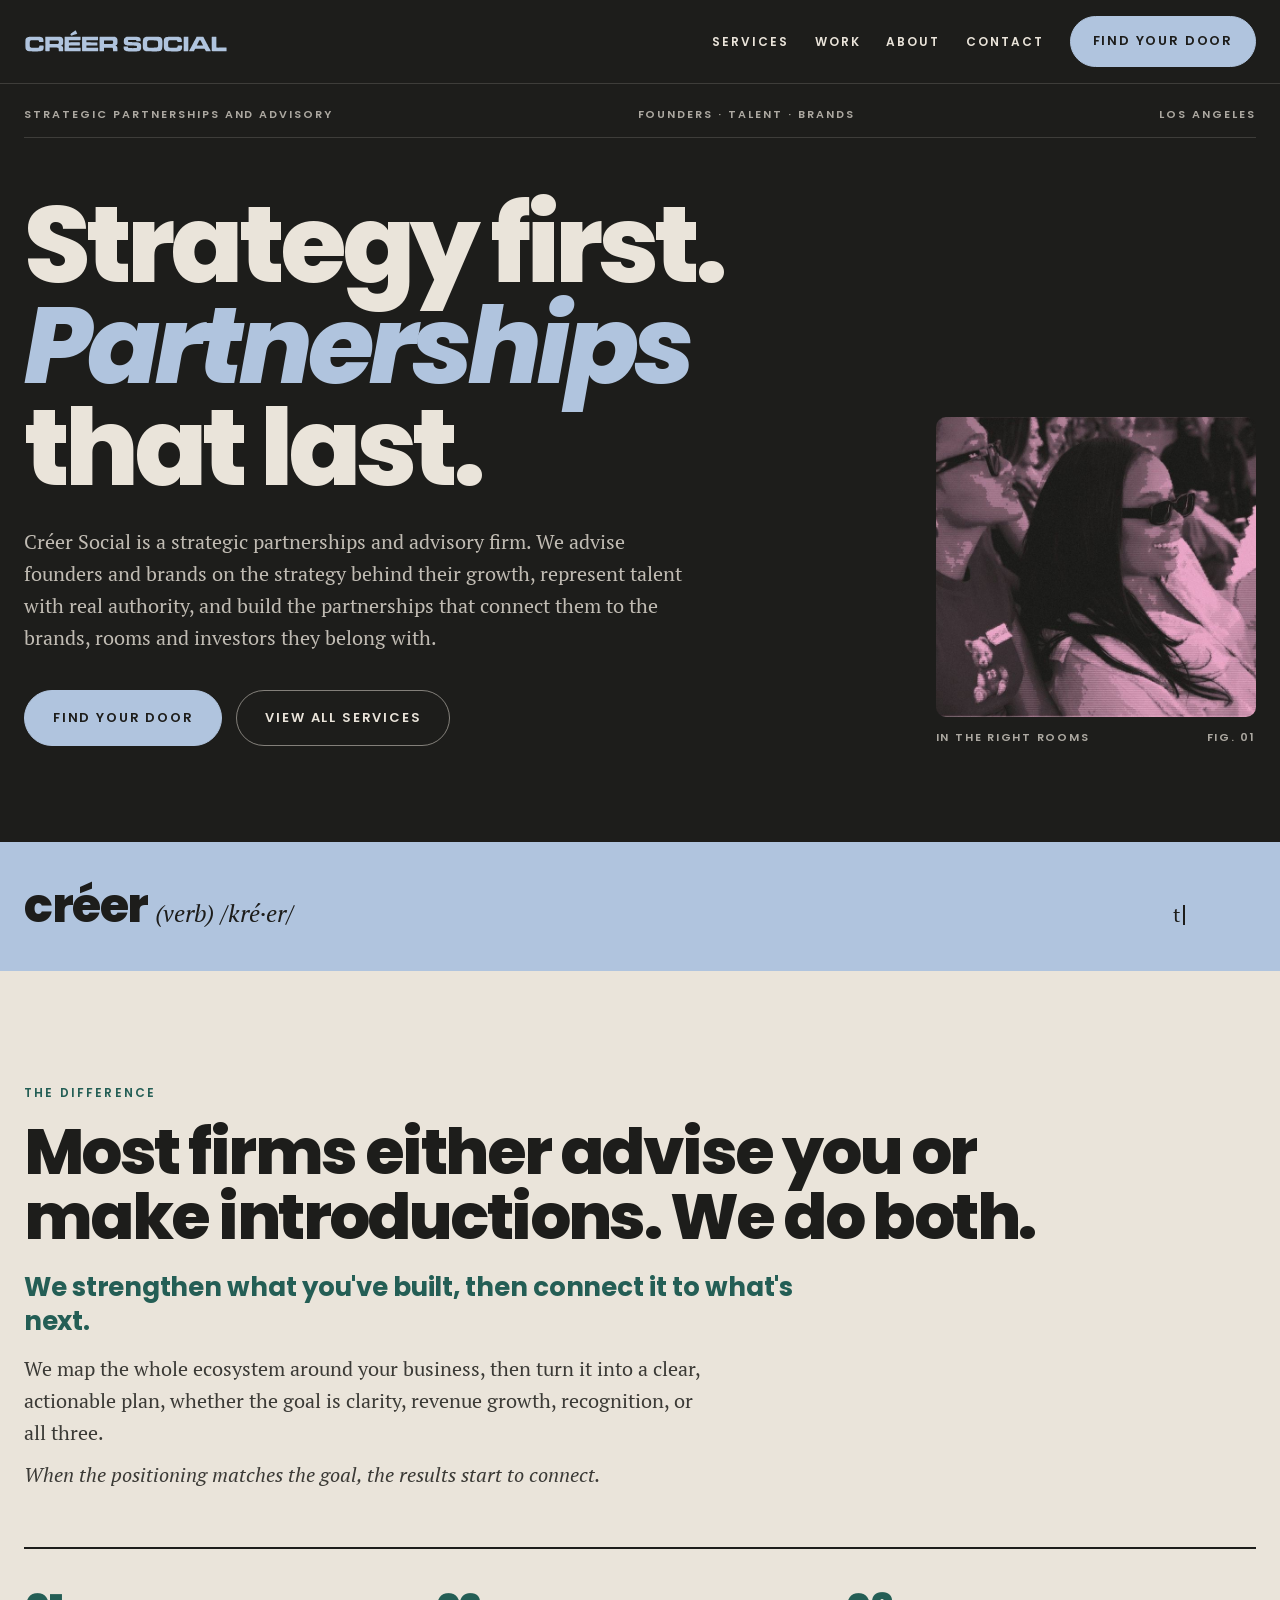
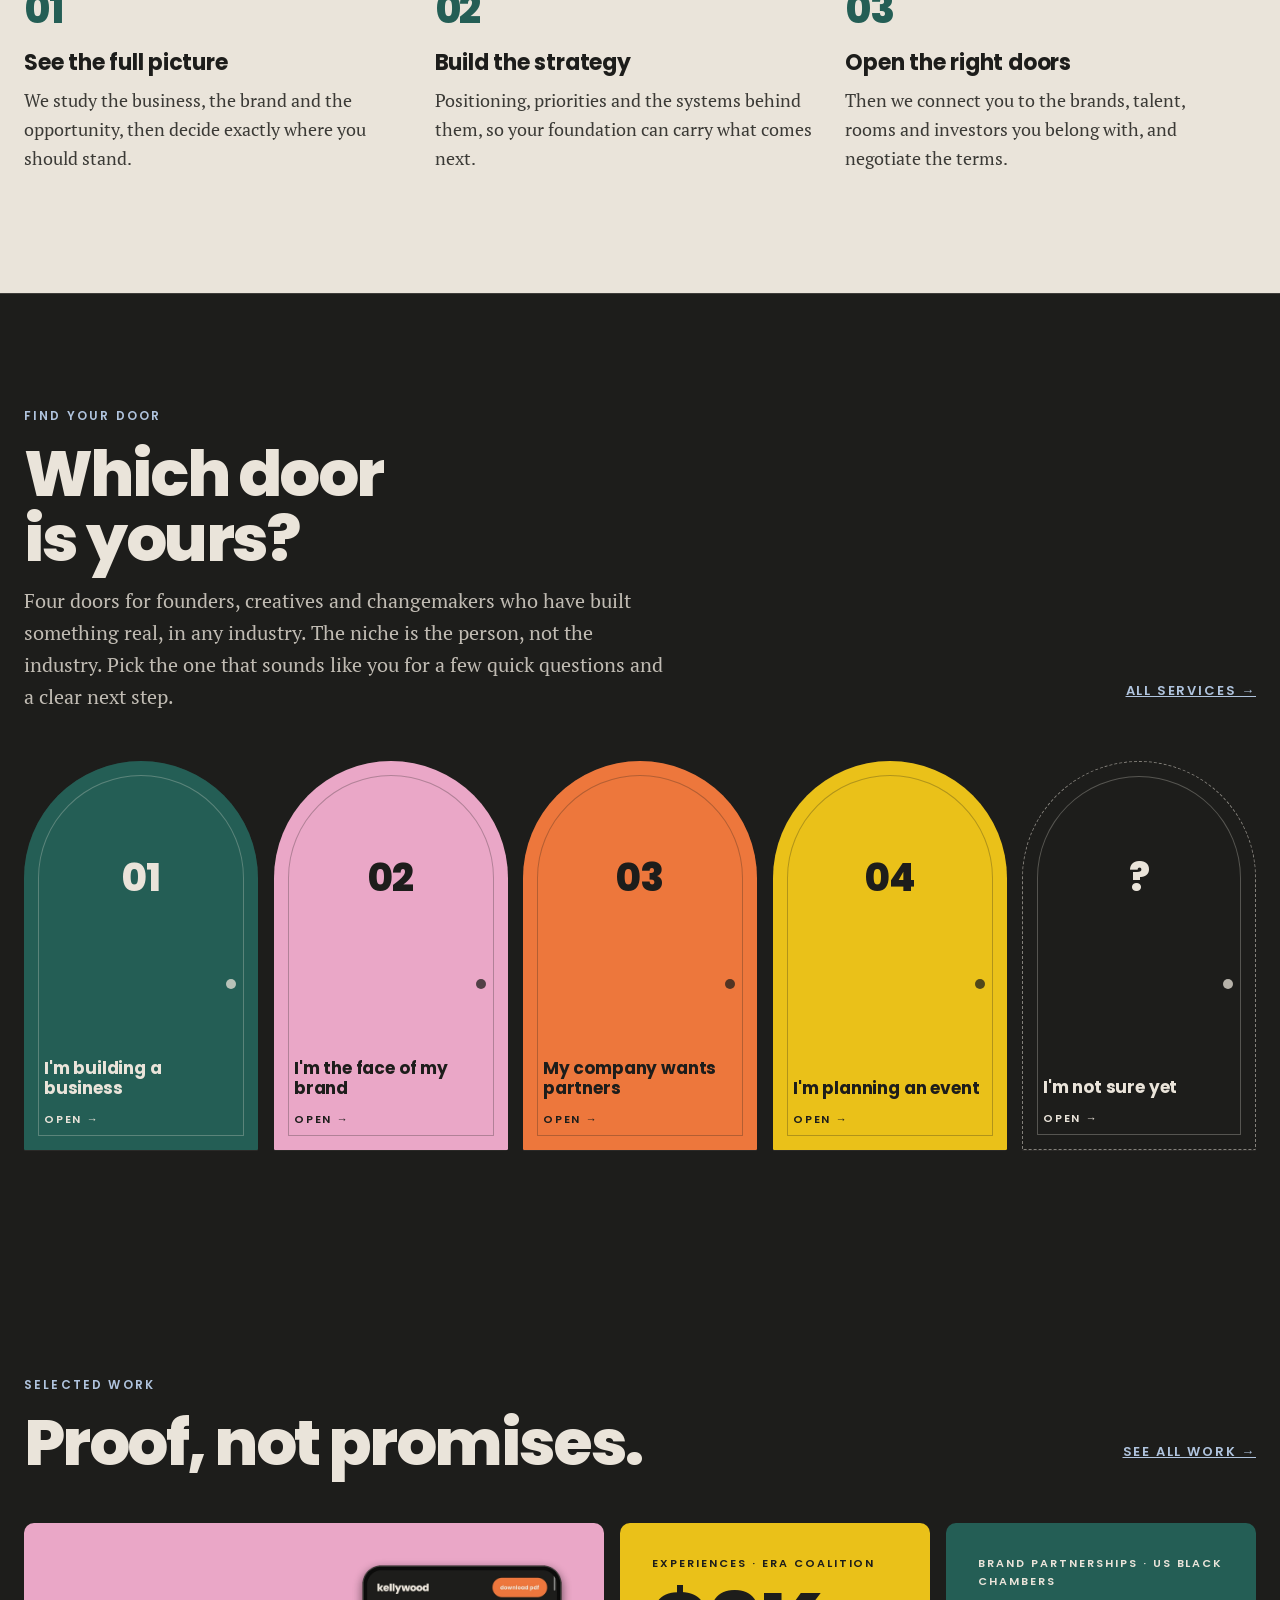
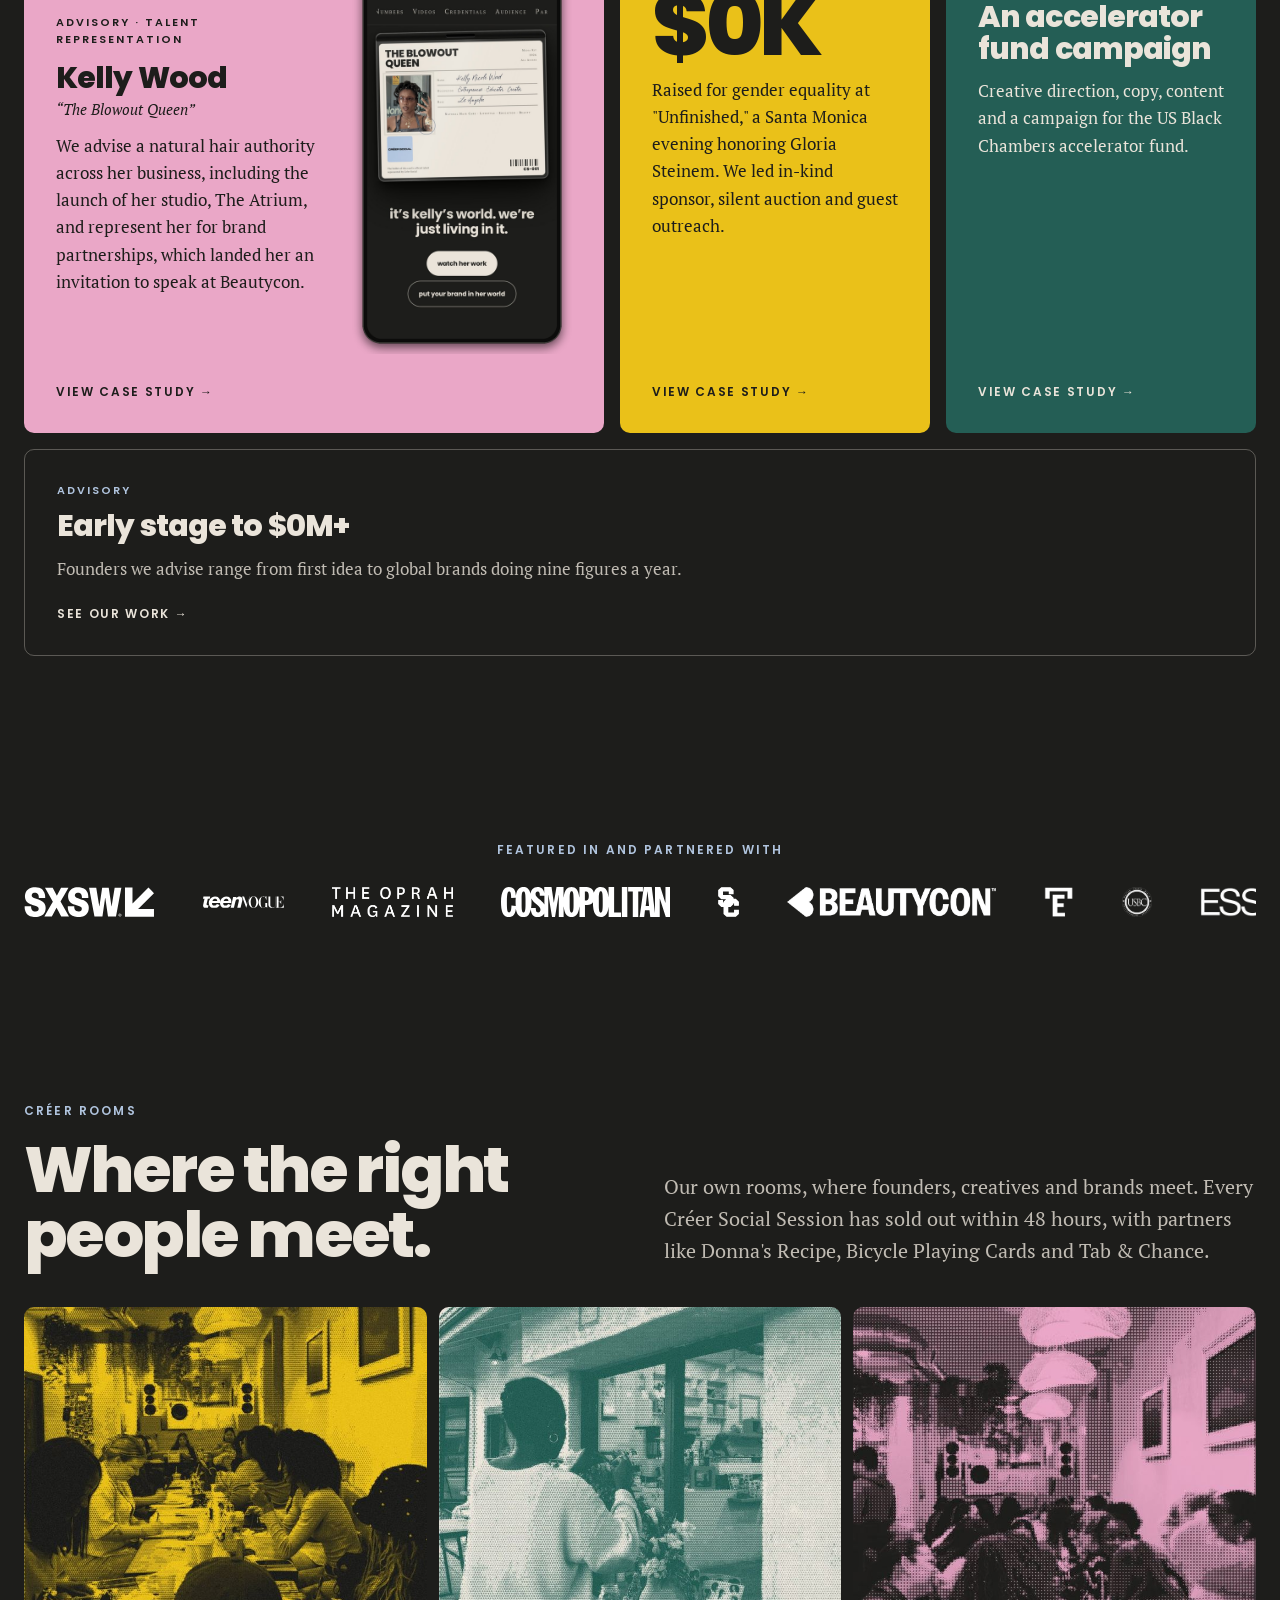
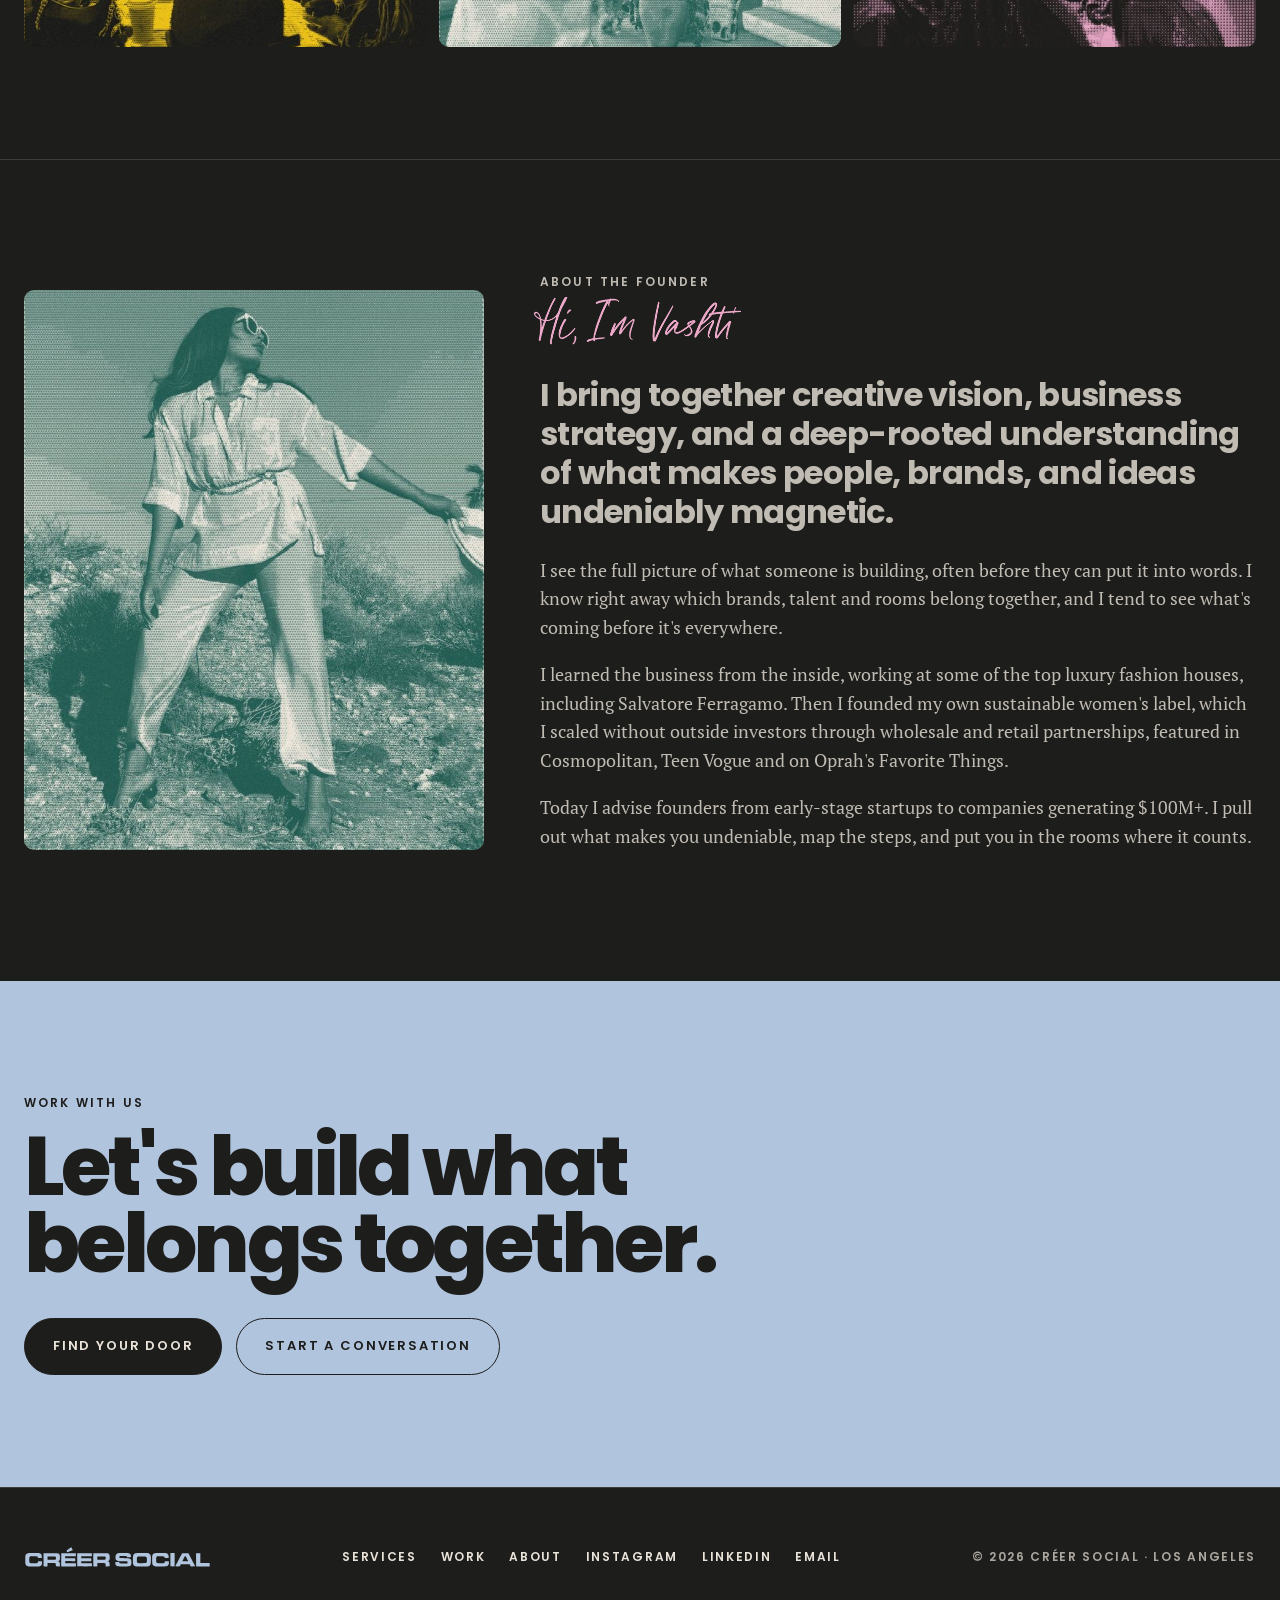
==== commit 10781b05: "Definition band: loop typing while visible" ====
--- a/index.html
+++ b/index.html
@@ -17,7 +17,7 @@
 <link rel="preconnect" href="https://fonts.googleapis.com">
 <link rel="preconnect" href="https://fonts.gstatic.com" crossorigin>
 <link rel="stylesheet" href="https://fonts.googleapis.com/css2?family=Poppins:ital,wght@0,500;0,600;0,700;0,800;1,800&amp;family=PT+Serif:ital,wght@0,400;0,700;1,400&amp;display=swap">
-<link rel="stylesheet" href="assets/styles.css?v=1793092761">
+<link rel="stylesheet" href="assets/styles.css?v=1793102761">
 <style>
 .def-meaning{position:relative;}
 .def-sr{position:absolute;width:1px;height:1px;overflow:hidden;clip:rect(0,0,0,0);white-space:nowrap;}
@@ -28,6 +28,25 @@
 @keyframes defCaretBlink{0%,100%{opacity:1;}50%{opacity:0;}}
 @media (prefers-reduced-motion:reduce){.def-meaning.typing .def-meaning-caret{animation:none;}}
 </style>
+<script type="application/ld+json">
+{
+  "@context": "https://schema.org",
+  "@type": "Organization",
+  "name": "Créer Social",
+  "url": "https://creersocial.com",
+  "email": "contact@creersocial.com",
+  "address": {
+    "@type": "PostalAddress",
+    "addressLocality": "Los Angeles",
+    "addressRegion": "California",
+    "addressCountry": "US"
+  },
+  "sameAs": [
+    "https://www.instagram.com/creersocial",
+    "https://www.linkedin.com/in/cr%C3%A9ersocial"
+  ]
+}
+</script>
 </head>
 <body>
 <a class="skip" href="#main">Skip to content</a>
@@ -83,12 +102,29 @@
 <nav class="arches" aria-label="Start the quiz"><a class="door-wrap" href="find-your-door.html?door=advisory"><span class="door-light" aria-hidden="true"></span><span class="door-leaf bg-tea"><span class="arch-num">01</span><span class="arch-knob" aria-hidden="true"></span><span class="arch-txt">I'm building a business</span><span class="arch-go">Open <span aria-hidden="true">→</span></span></span></a><a class="door-wrap" href="find-your-door.html?door=representation"><span class="door-light" aria-hidden="true"></span><span class="door-leaf bg-pink"><span class="arch-num">02</span><span class="arch-knob" aria-hidden="true"></span><span class="arch-txt">I'm the face of my brand</span><span class="arch-go">Open <span aria-hidden="true">→</span></span></span></a><a class="door-wrap" href="find-your-door.html?door=partnerships"><span class="door-light" aria-hidden="true"></span><span class="door-leaf bg-tang"><span class="arch-num">03</span><span class="arch-knob" aria-hidden="true"></span><span class="arch-txt">My company wants partners</span><span class="arch-go">Open <span aria-hidden="true">→</span></span></span></a><a class="door-wrap" href="find-your-door.html?door=experiences"><span class="door-light" aria-hidden="true"></span><span class="door-leaf bg-must"><span class="arch-num">04</span><span class="arch-knob" aria-hidden="true"></span><span class="arch-txt">I'm planning an event</span><span class="arch-go">Open <span aria-hidden="true">→</span></span></span></a><a class="door-wrap" href="find-your-door.html?door=unsure"><span class="door-light" aria-hidden="true"></span><span class="door-leaf door-unsure"><span class="arch-num">?</span><span class="arch-knob" aria-hidden="true"></span><span class="arch-txt">I'm not sure yet</span><span class="arch-go">Open <span aria-hidden="true">→</span></span></span></a></nav>
 <p class="swipe-hint" aria-hidden="true">Swipe to see every door →</p>
 </div>
+<div class="picker-lantern" aria-hidden="true"></div>
 </section>
 <script>
 (function(){var reduce=window.matchMedia&&matchMedia('(prefers-reduced-motion: reduce)').matches;
 document.querySelectorAll('.door-wrap').forEach(function(a){a.addEventListener('click',function(e){
   if(reduce||e.metaKey||e.ctrlKey)return;e.preventDefault();a.classList.add('opening');void a.offsetWidth;window.location.href=a.getAttribute('href');});});
 window.addEventListener('pageshow',function(){document.querySelectorAll('.door-wrap.opening').forEach(function(a){a.classList.remove('opening');});});})();
+</script>
+<script>
+(function(){
+var reduce=window.matchMedia&&matchMedia('(prefers-reduced-motion: reduce)').matches;
+var hoverCapable=window.matchMedia&&matchMedia('(hover:hover)').matches;
+var sec=document.querySelector('.picker-sec');
+if(!sec||reduce||!hoverCapable||!('requestAnimationFrame' in window))return;
+var ticking=false,x=0,y=0;
+function apply(){sec.style.setProperty('--lx',x+'px');sec.style.setProperty('--ly',y+'px');ticking=false;}
+sec.addEventListener('mousemove',function(e){
+var r=sec.getBoundingClientRect();x=e.clientX-r.left;y=e.clientY-r.top;
+if(!ticking){window.requestAnimationFrame(apply);ticking=true;}
+},{passive:true});
+sec.addEventListener('mouseenter',function(){sec.classList.add('lantern-on');});
+sec.addEventListener('mouseleave',function(){sec.classList.remove('lantern-on');});
+})();
 </script>
 
 
@@ -234,20 +270,50 @@
 var meaning=document.querySelector('.def-meaning');
 if(!band||!typed||!meaning||reduce||!('IntersectionObserver' in window)){return;}
 var full='to create.';
+var gen=0;
+var running=false;
+function stopLoop(){
+gen+=1;
+running=false;
+typed.textContent=full;
+meaning.classList.remove('typing');
+}
+function startLoop(){
+if(running){return;}
+running=true;
+gen+=1;
+var g=gen;
 typed.textContent='';
+meaning.classList.add('typing');
+function later(fn,ms){
+setTimeout(function(){if(g===gen&&running){fn();}},ms);
+}
+function typeAt(i){
+if(i<=full.length){
+typed.textContent=full.slice(0,i);
+if(i<full.length){later(function(){typeAt(i+1);},100);}
+else{later(function(){deleteAt(full.length);},1200);}
+}
+}
+function deleteAt(i){
+if(i>0){
+typed.textContent=full.slice(0,i-1);
+if(i-1>0){later(function(){deleteAt(i-1);},50);}
+else{meaning.classList.remove('typing');later(function(){startNext();},400);}
+}
+}
+function startNext(){
+if(g!==gen||!running){return;}
+typed.textContent='';
+meaning.classList.add('typing');
+typeAt(0);
+}
+typeAt(0);
+}
 var io=new IntersectionObserver(function(entries){
 entries.forEach(function(en){
-if(en.isIntersecting){
-io.disconnect();
-meaning.classList.add('typing');
-var i=0;
-(function step(){
-i+=1;
-typed.textContent=full.slice(0,i);
-if(i<full.length){setTimeout(step,100);}
-else{meaning.classList.remove('typing');}
-})();
-}
+if(en.isIntersecting){startLoop();}
+else{stopLoop();}
 });
 },{threshold:0.4});
 io.observe(band);
--- a/assets/styles.css
+++ b/assets/styles.css
@@ -408,3 +408,17 @@
 .arrival-light{position:fixed;inset:0;z-index:100;pointer-events:none;background:radial-gradient(ellipse at 50% 40%,rgba(234,228,218,.95),rgba(176,196,222,.55) 45%,rgba(176,196,222,.25) 70%,rgba(29,29,27,0) 100%);animation:arrival-fade .8s ease-out forwards}
 @keyframes arrival-fade{from{opacity:1}to{opacity:0}}
 @media (prefers-reduced-motion:reduce){.arrival-light{display:none}}
+
+/* Picker life: breathing hallway plus lantern light, both soft and slow */
+.picker-sec{position:relative}
+.picker-lantern{position:absolute;inset:0;z-index:1;pointer-events:none;opacity:0;transition:opacity .4s ease;background:radial-gradient(circle 340px at var(--lx,50%) var(--ly,50%),rgba(234,228,218,.16),rgba(176,196,222,.10) 45%,rgba(15,15,14,0) 70%)}
+.picker-sec.lantern-on .picker-lantern{opacity:1}
+@keyframes door-breathe{0%,100%{opacity:0}50%{opacity:.22}}
+.door-wrap:not(:hover) .door-light{animation:door-breathe 6s ease-in-out infinite}
+.arches .door-wrap:nth-child(1) .door-light{animation-delay:0s}
+.arches .door-wrap:nth-child(2) .door-light{animation-delay:1.2s}
+.arches .door-wrap:nth-child(3) .door-light{animation-delay:2.4s}
+.arches .door-wrap:nth-child(4) .door-light{animation-delay:3.6s}
+.arches .door-wrap:nth-child(5) .door-light{animation-delay:4.8s}
+@media (hover:none){.picker-lantern{display:none}}
+@media (prefers-reduced-motion:reduce){.door-wrap:not(:hover) .door-light{animation:none}.picker-lantern{display:none}}
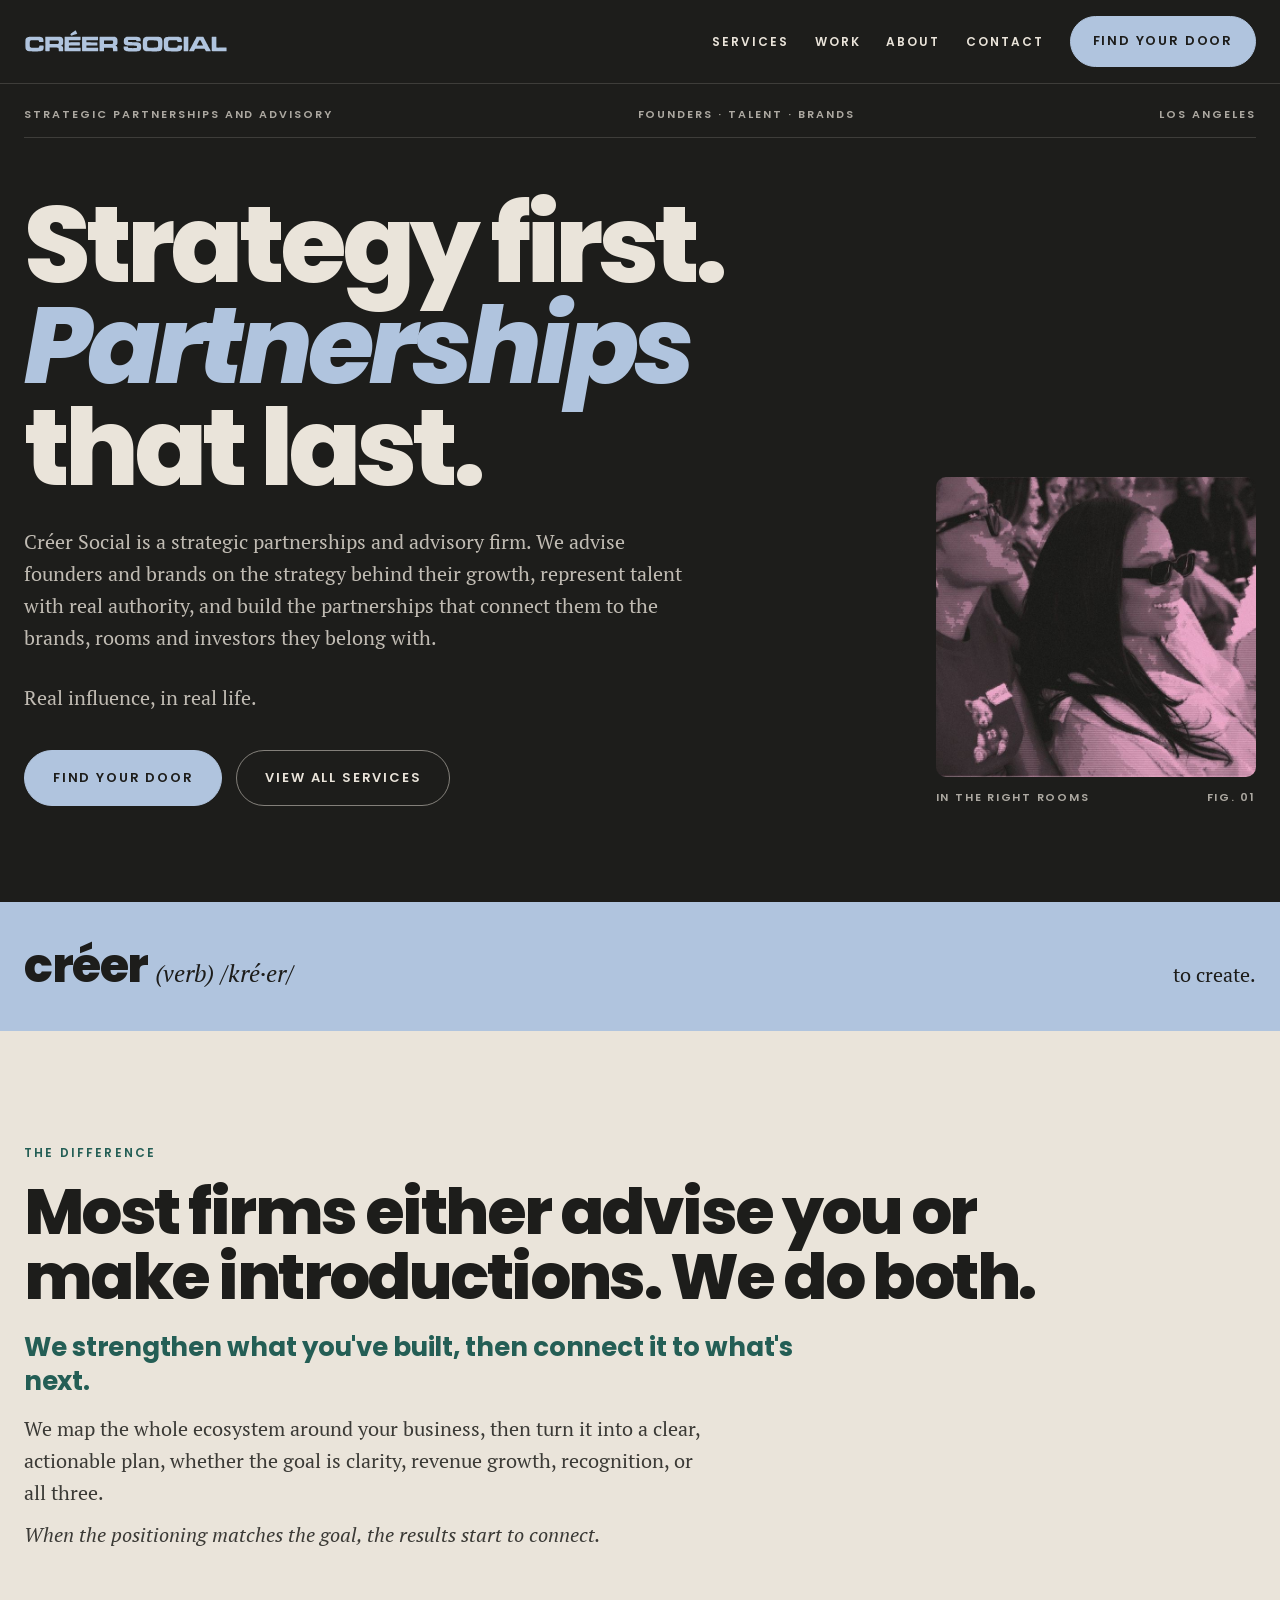
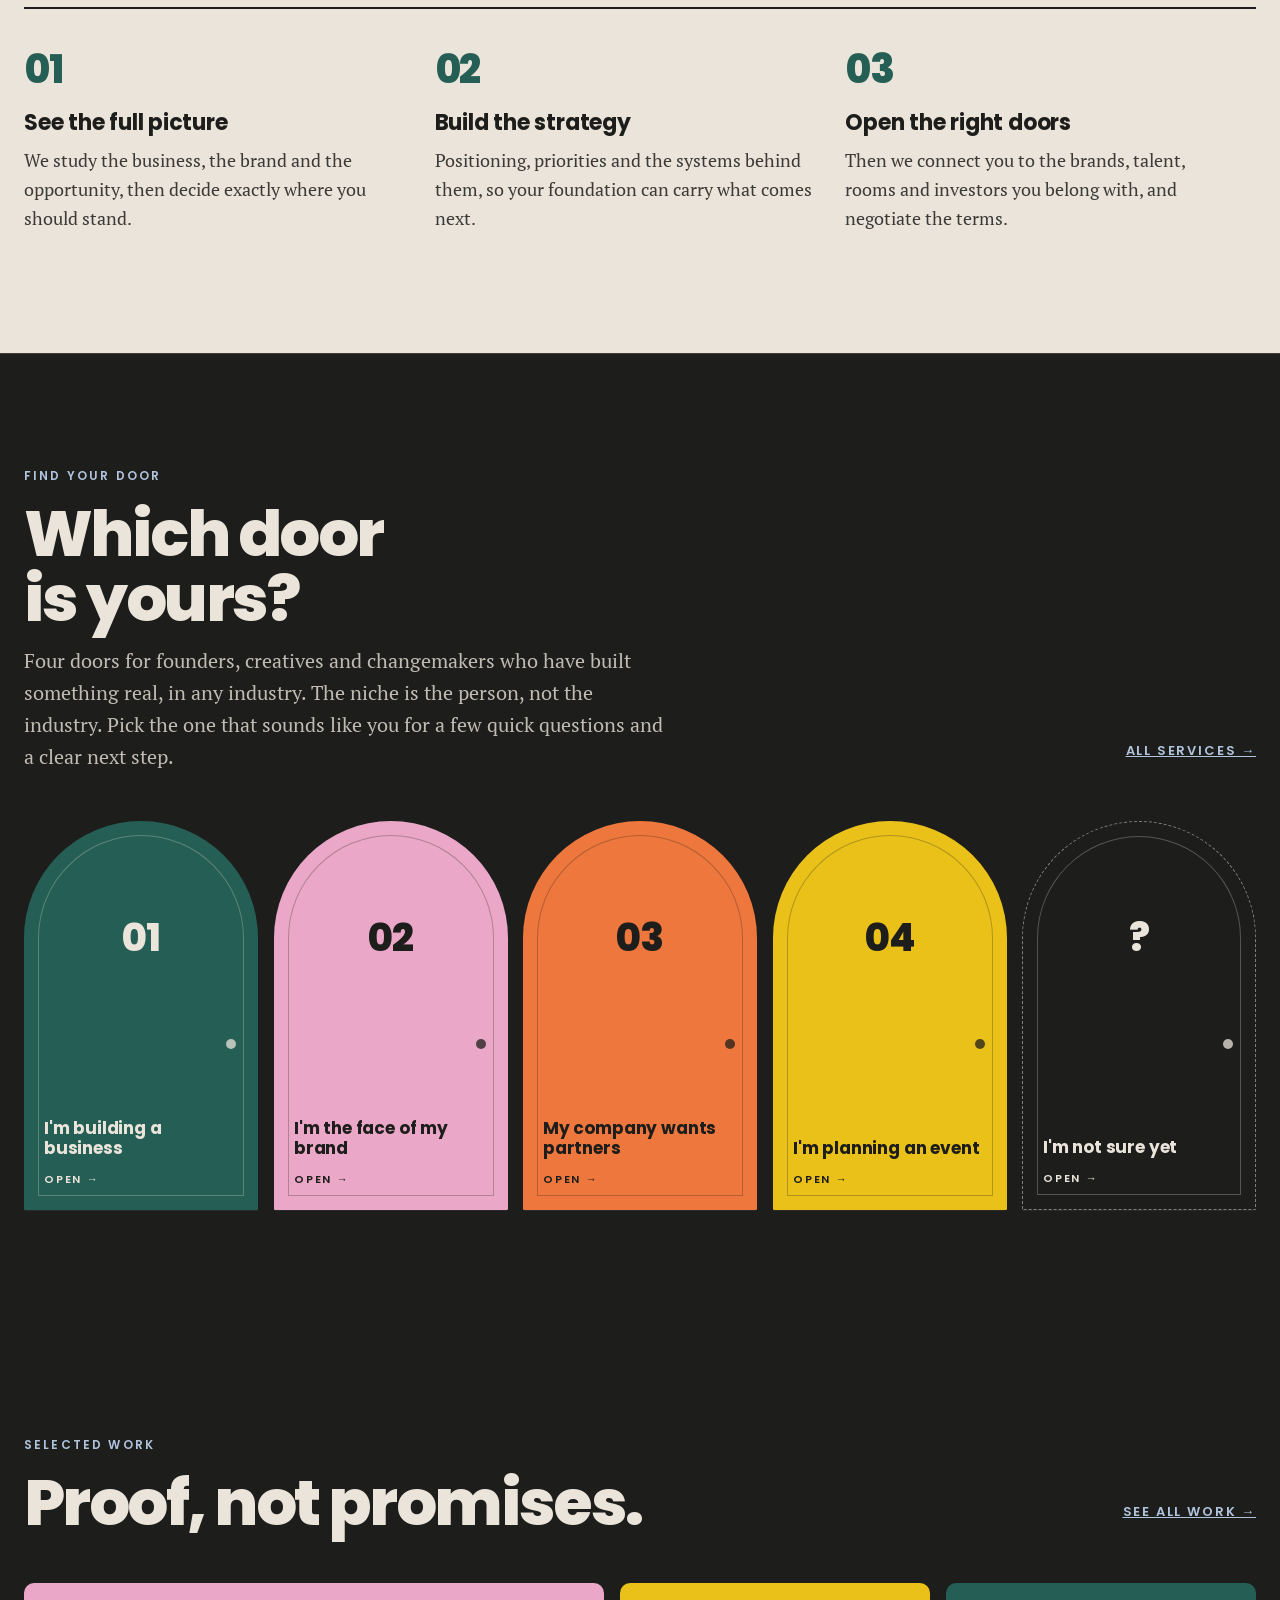
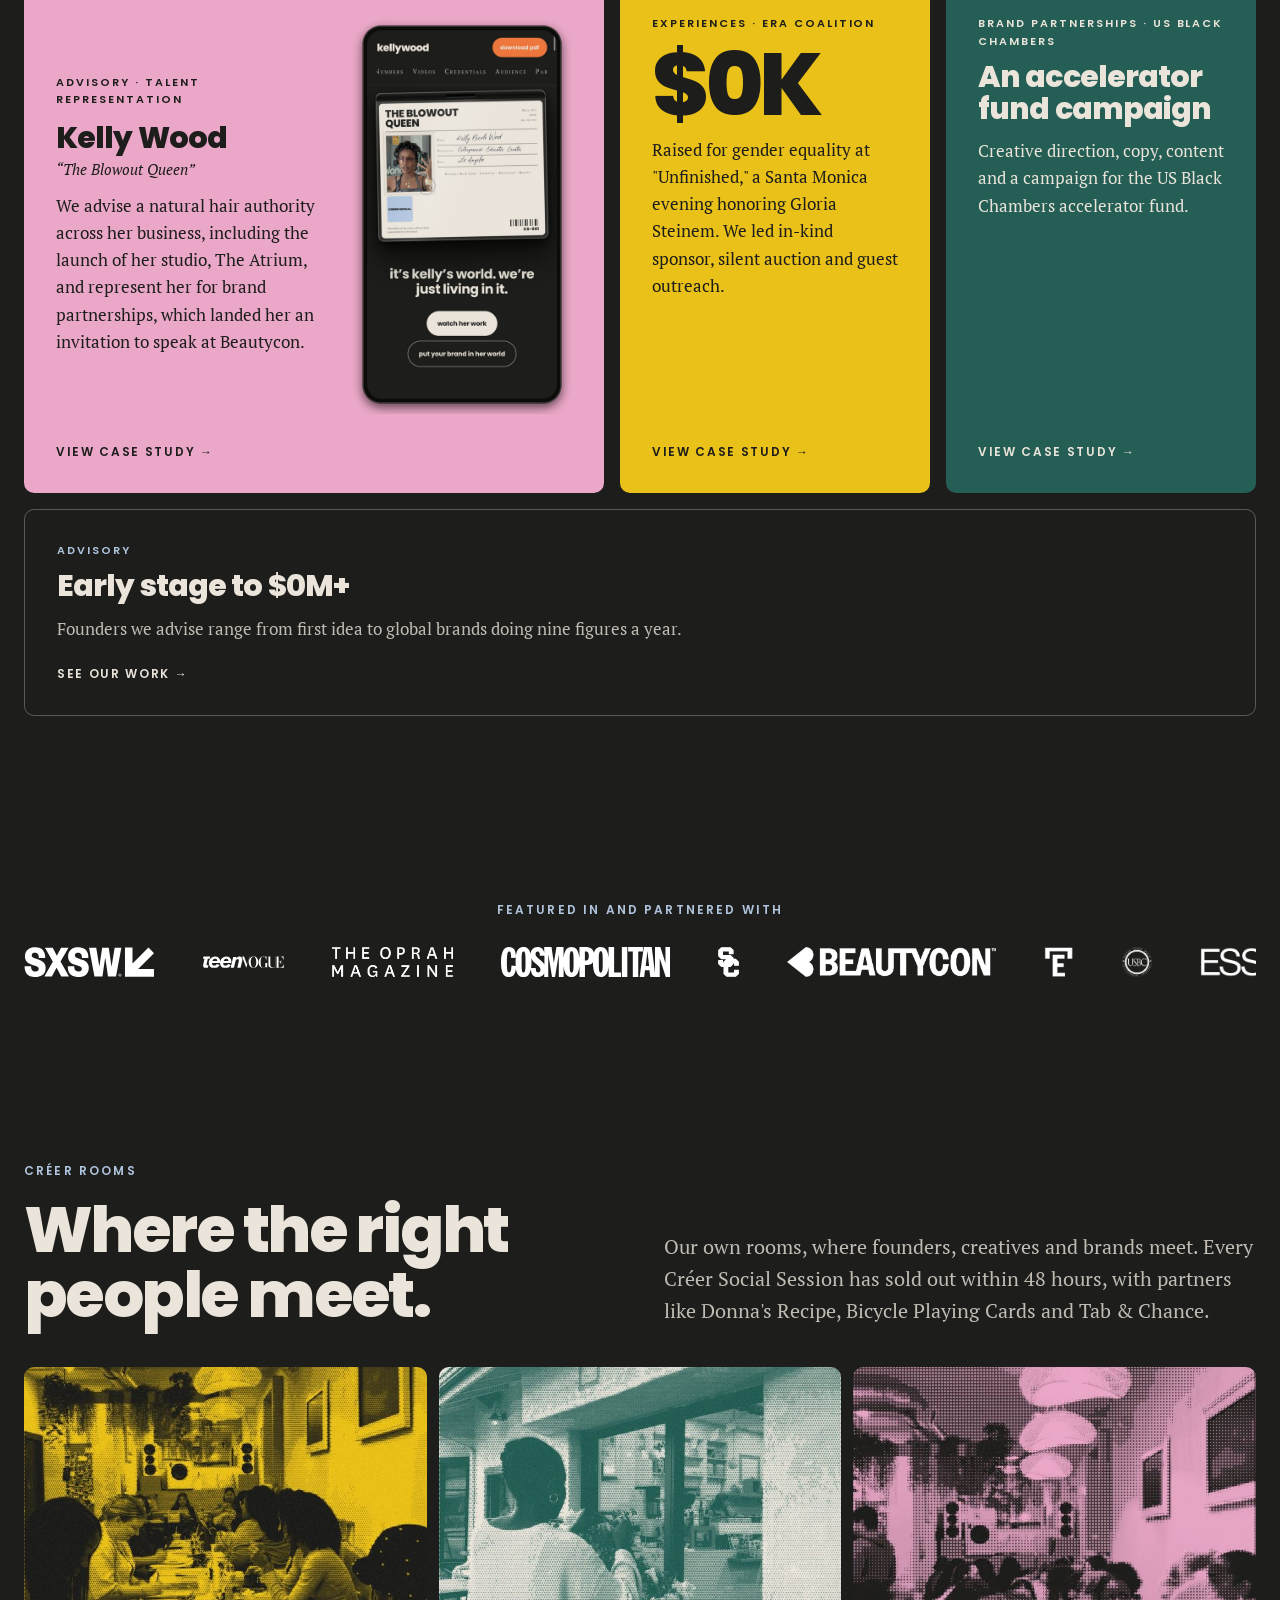
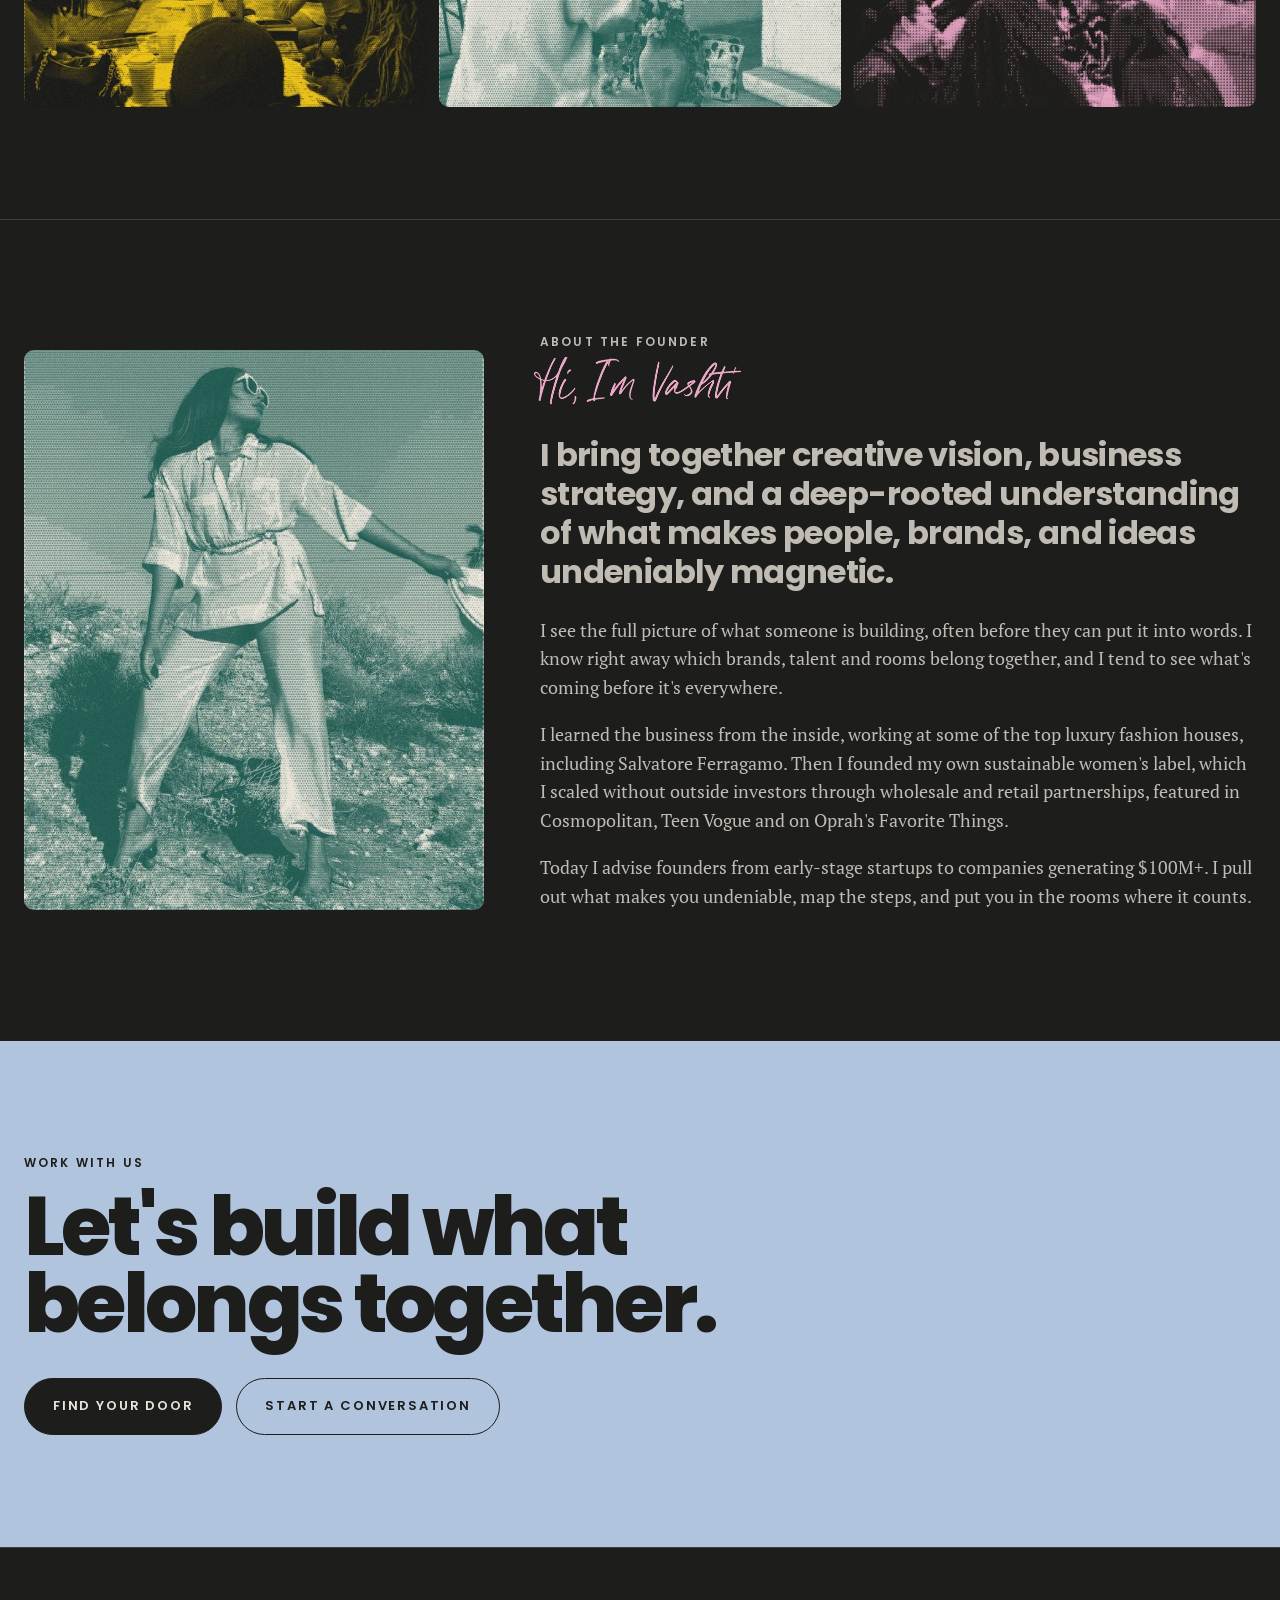
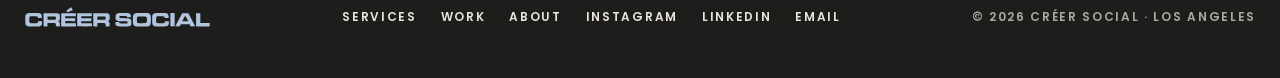
==== commit eaf764ee: "Ethos copy: Real influence, in real life on homepage hero; trusted voice in their industry on Repres" ====
--- a/index.html
+++ b/index.html
@@ -64,6 +64,7 @@
 <div class="main">
 <h1 class="h1">Strategy first. <em class="accent">Partnerships</em> that last.</h1>
 <p class="lede">Créer Social is a strategic partnerships and advisory firm. We advise founders and brands on the strategy behind their growth, represent talent with real authority, and build the partnerships that connect them to the brands, rooms and investors they belong with.</p>
+<p class="lede">Real influence, in real life.</p>
 <div class="btns"><a class="btn" href="find-your-door.html">Find your door</a><a class="btn ghost" href="services.html">View all services</a></div>
 </div>
 <div class="side">
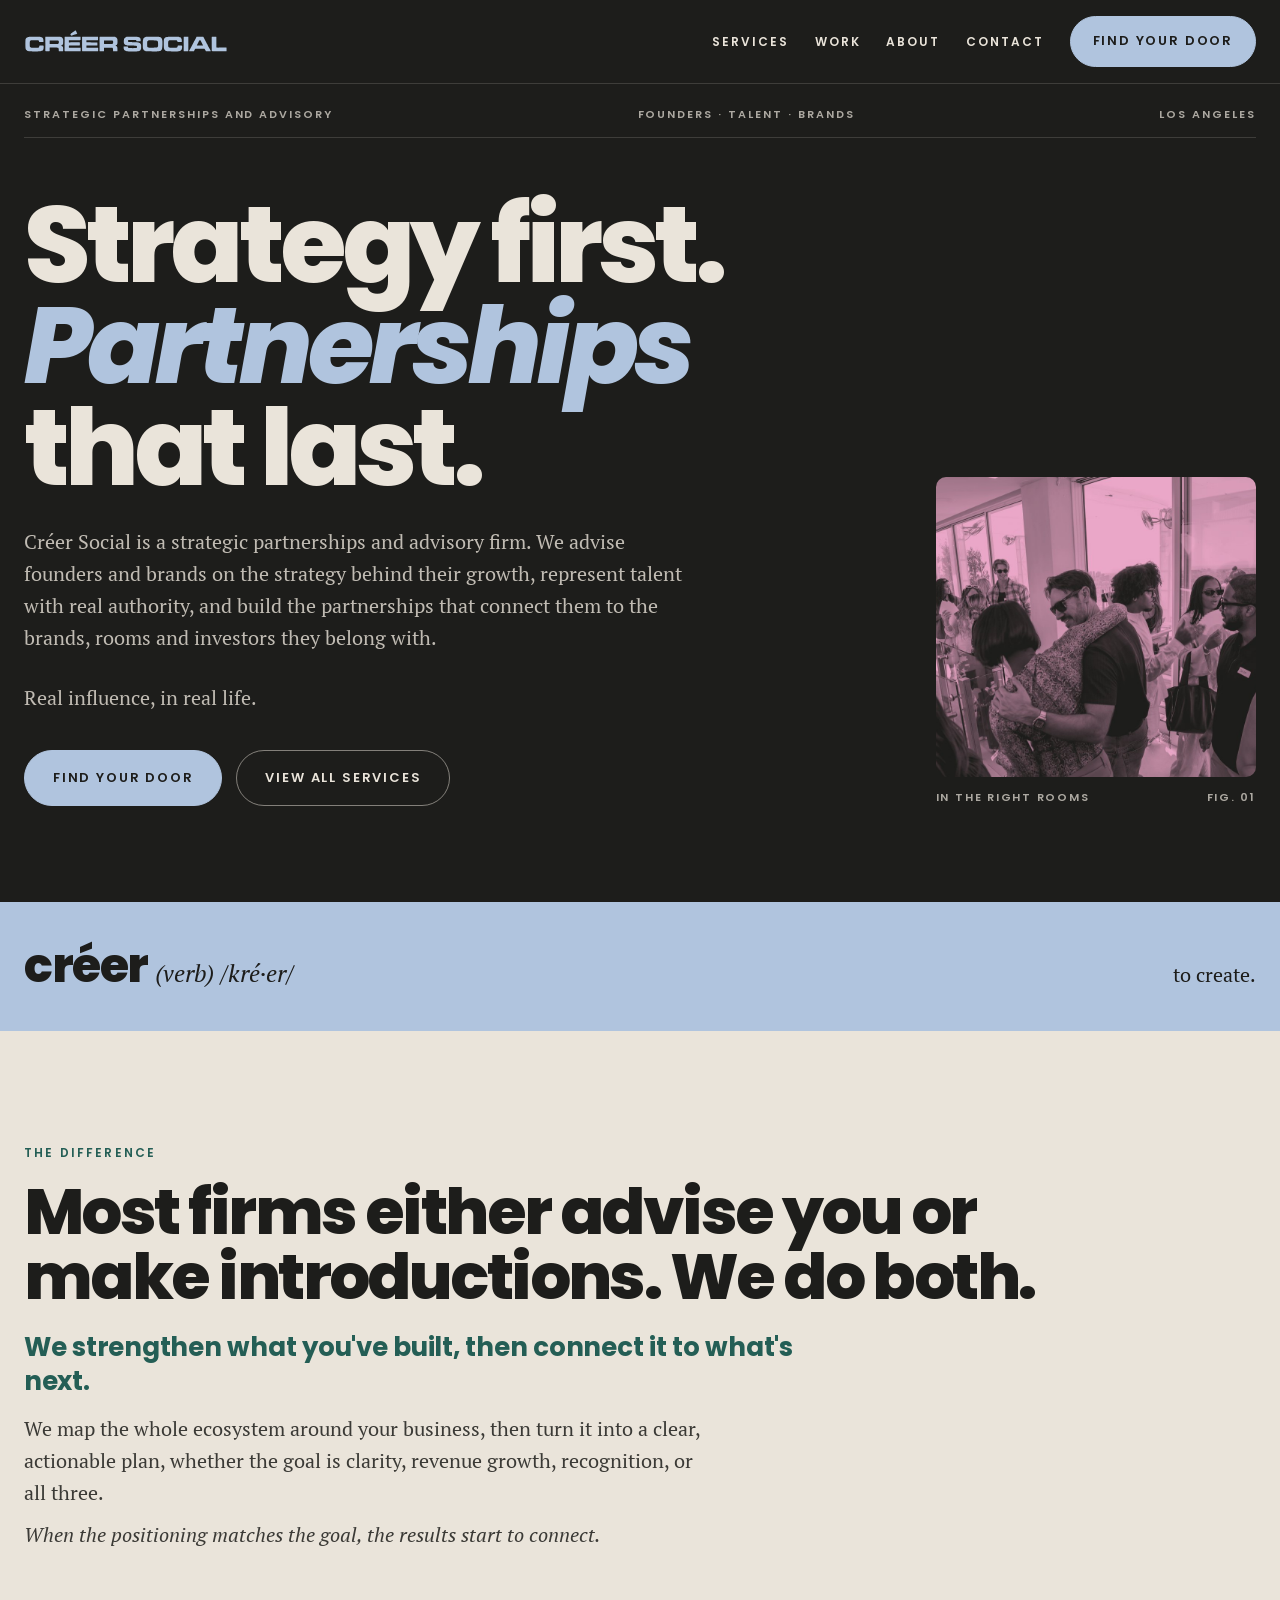
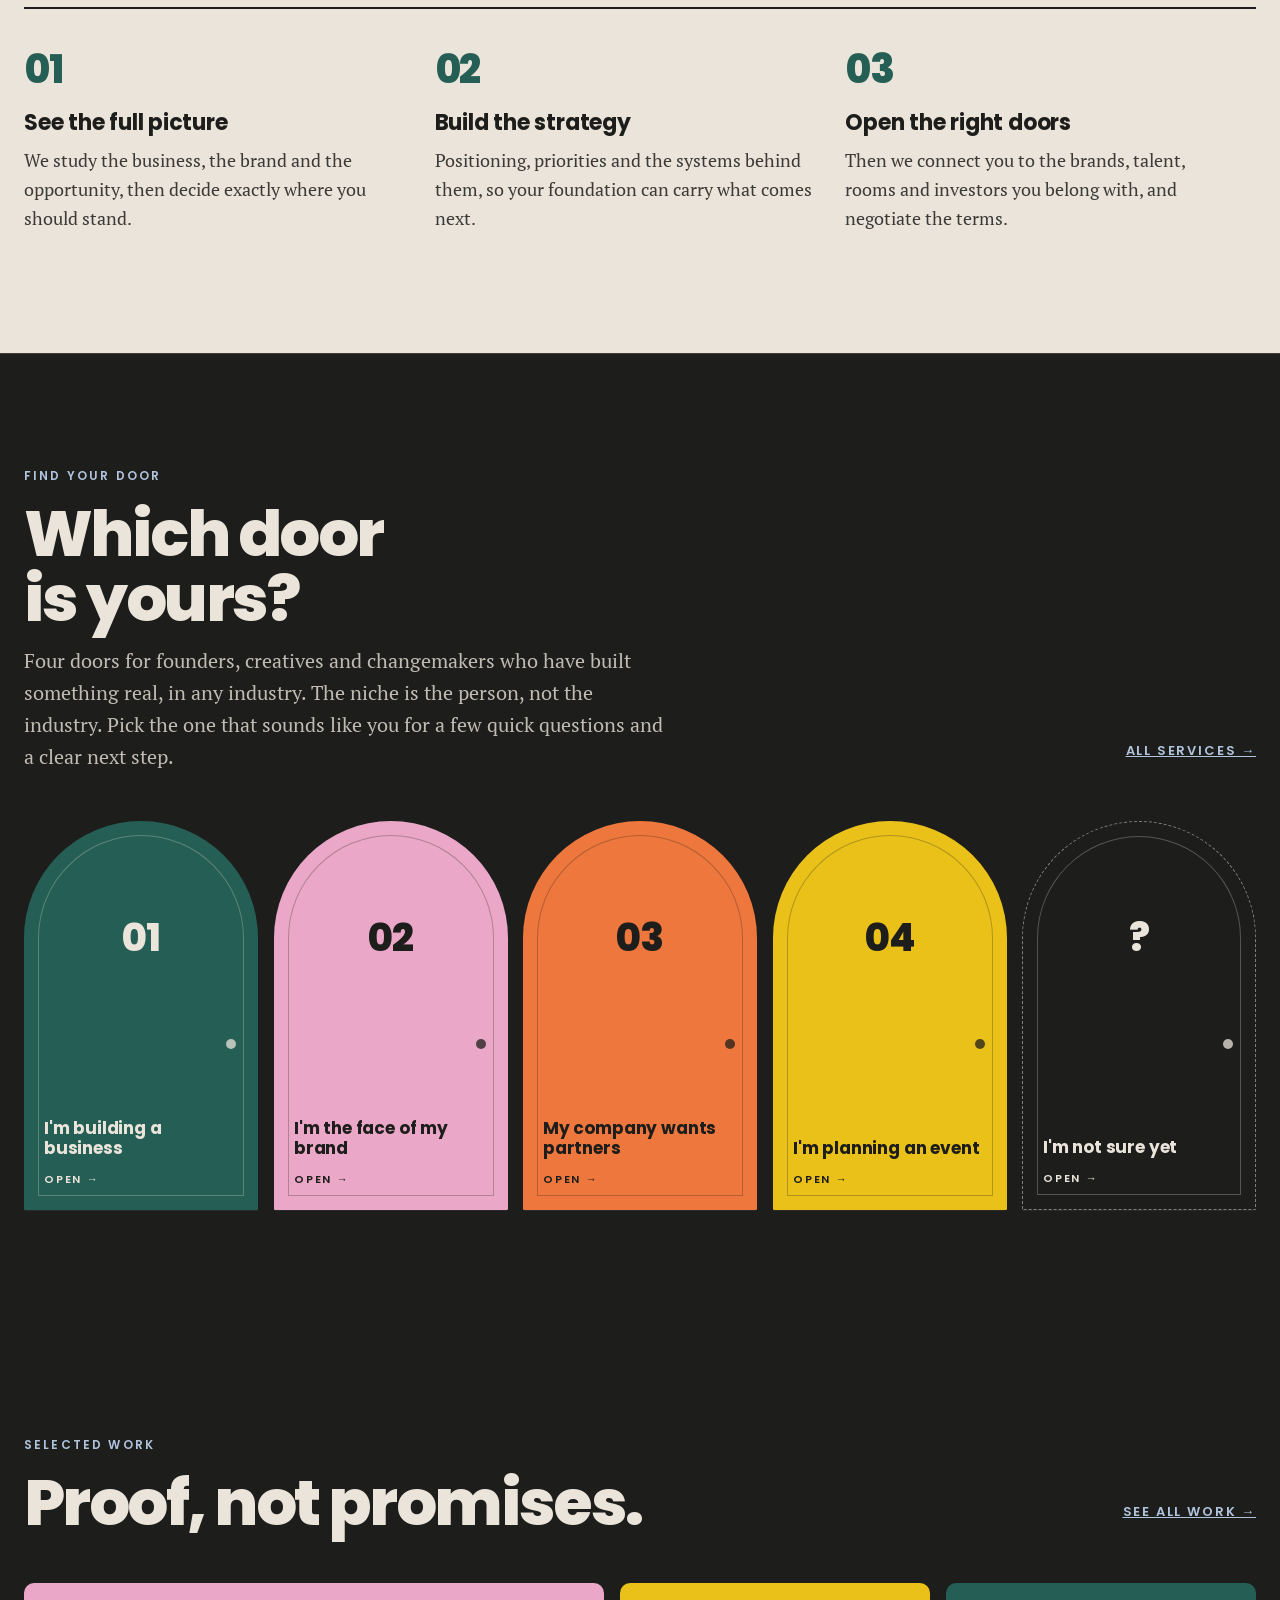
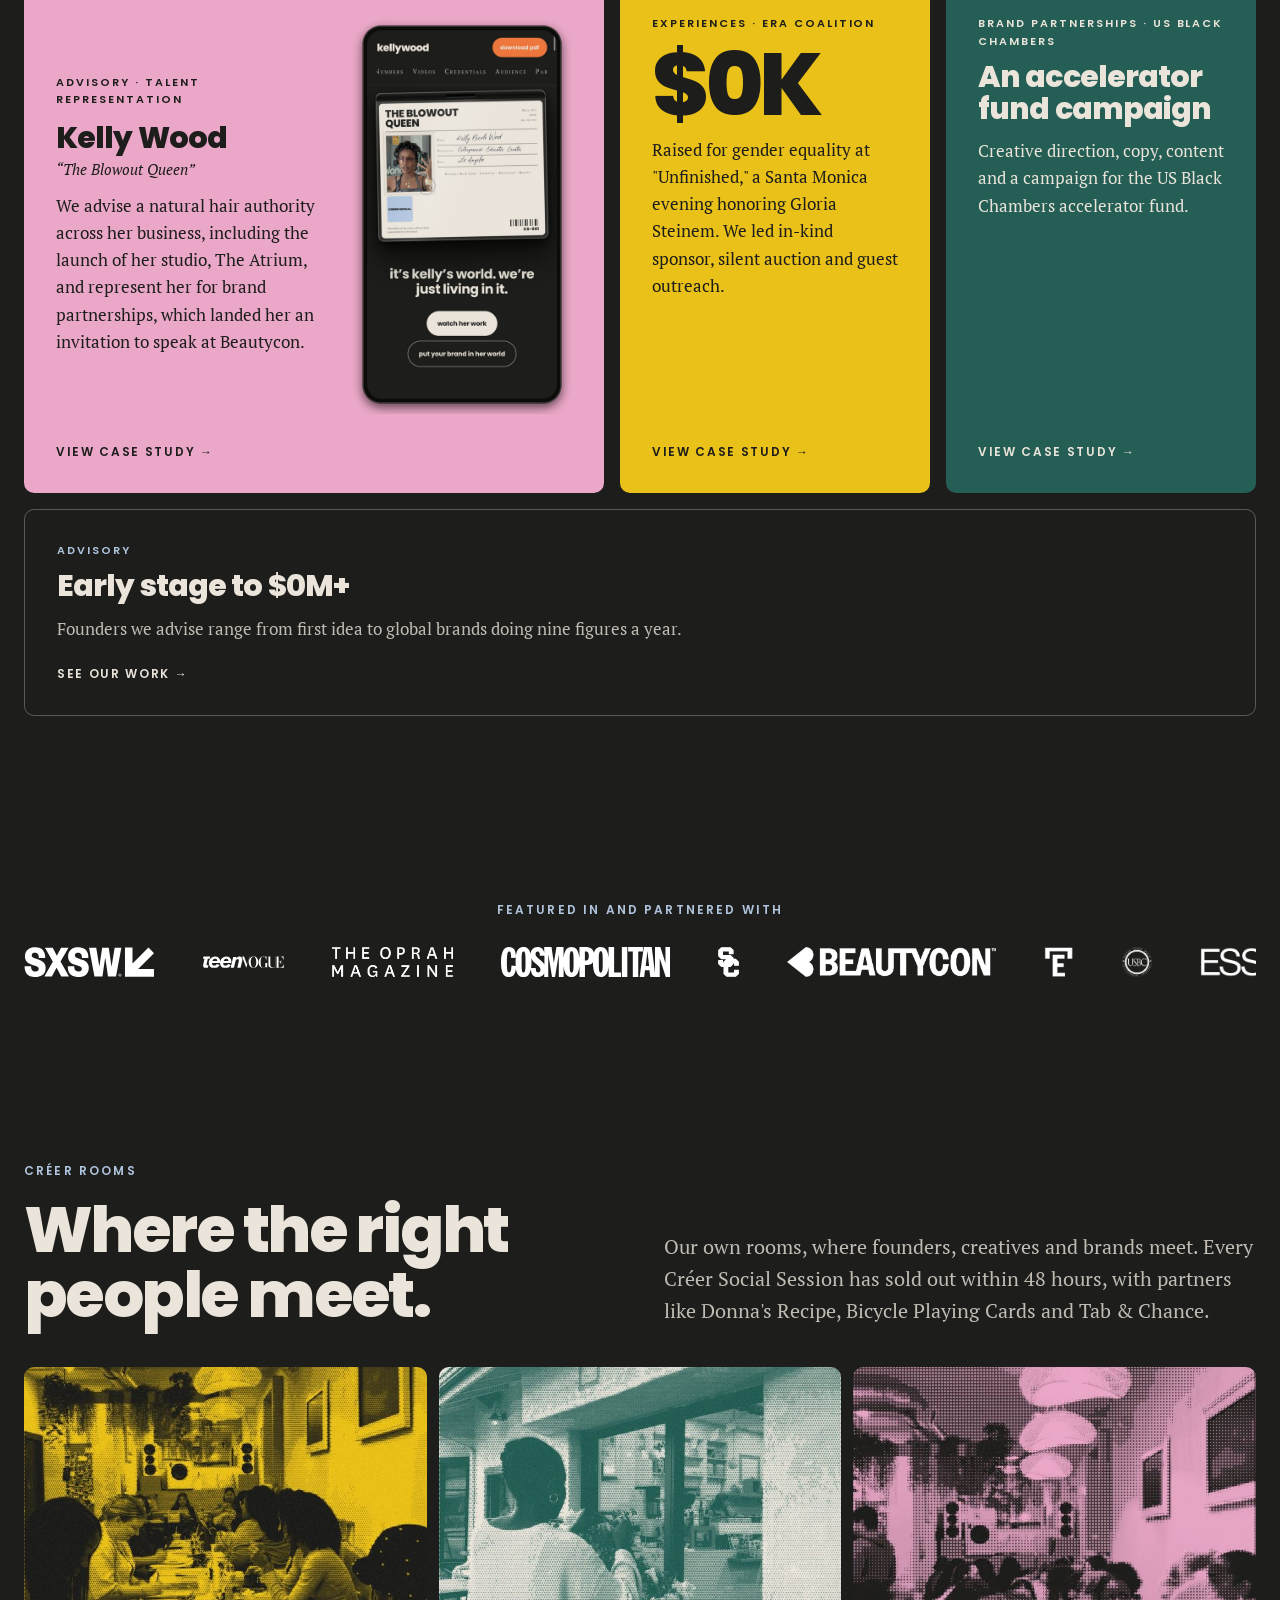
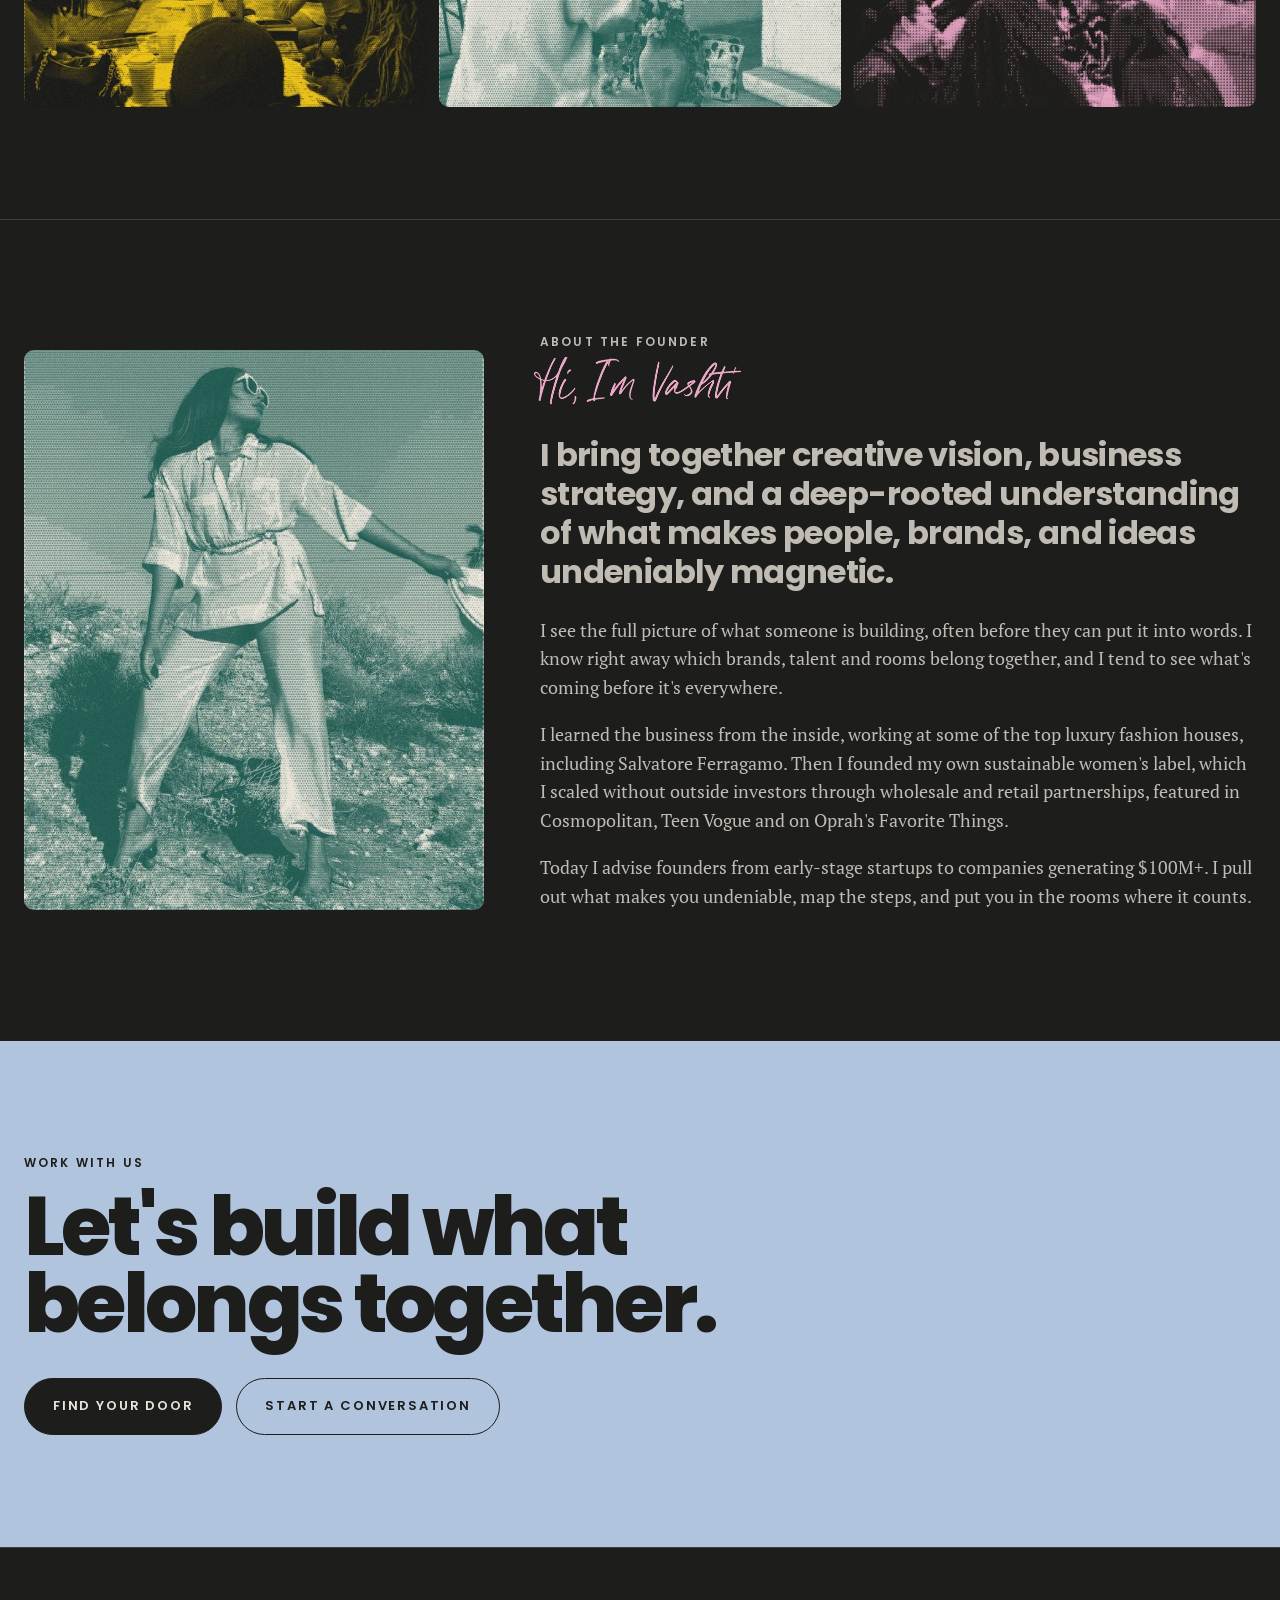
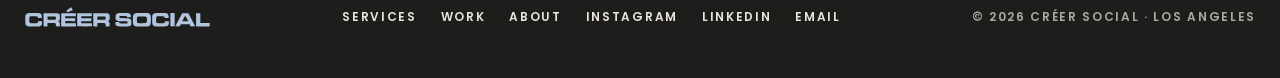
==== commit 621d2397: "Homepage: swap hero photo for community crowd shot; update share image Co-Authored-By: Claude Opus 5" ====
--- a/index.html
+++ b/index.html
@@ -10,7 +10,7 @@
 <meta property="og:title" content="Créer Social | Strategic Partnerships and Advisory Firm, Los Angeles">
 <meta property="og:description" content="Créer Social is a strategic partnerships and advisory firm. We advise founders and brands, represent talent with real authority, and build the partnerships that connect them to the brands, rooms and investors they belong with.">
 <meta property="og:url" content="https://creersocial.com/">
-<meta property="og:image" content="https://creersocial.com/assets/img/duo_pink.jpg">
+<meta property="og:image" content="https://creersocial.com/assets/img/rooms_pink.jpg">
 <meta name="theme-color" content="#1D1D1B">
 <link rel="icon" href="favicon.png" type="image/png">
 <link rel="apple-touch-icon" href="assets/logo/apple-touch-icon.png">
@@ -52,8 +52,8 @@
 <a class="skip" href="#main">Skip to content</a>
 <header class="site-header">
 <div class="wrap">
-<a class="logo" href="index.html"><img src="assets/logo/creer-social-logo-creer-blue.svg" alt="Créer Social home" width="205" height="24"></a>
-<nav class="nav" aria-label="Main"><a href="services.html">Services</a><a href="work.html">Work</a><a href="about.html">About</a><a href="contact.html">Contact</a><a class="btn" href="find-your-door.html">Find your door</a></nav>
+<a class="logo" href="/"><img src="assets/logo/creer-social-logo-creer-blue.svg" alt="Créer Social home" width="205" height="24"></a>
+<nav class="nav" aria-label="Main"><a href="/services">Services</a><a href="/work">Work</a><a href="/about">About</a><a href="/contact">Contact</a><a class="btn" href="/find-your-door">Find your door</a></nav>
 </div>
 </header>
 <main id="main">
@@ -65,10 +65,10 @@
 <h1 class="h1">Strategy first. <em class="accent">Partnerships</em> that last.</h1>
 <p class="lede">Créer Social is a strategic partnerships and advisory firm. We advise founders and brands on the strategy behind their growth, represent talent with real authority, and build the partnerships that connect them to the brands, rooms and investors they belong with.</p>
 <p class="lede">Real influence, in real life.</p>
-<div class="btns"><a class="btn" href="find-your-door.html">Find your door</a><a class="btn ghost" href="services.html">View all services</a></div>
+<div class="btns"><a class="btn" href="/find-your-door">Find your door</a><a class="btn ghost" href="/services">View all services</a></div>
 </div>
 <div class="side">
-<img class="photo" style="height:300px" src="assets/img/duo_pink.jpg" alt="Guests laughing together at an event" width="1400" height="933">
+<img class="photo" style="height:300px" src="assets/img/rooms_pink.jpg" alt="Guests greeting each other at a Créer Social gathering" width="1200" height="800">
 <div class="caption"><span>In the right rooms</span><span>Fig. 01</span></div>
 </div>
 </div>
@@ -99,8 +99,8 @@
 
 <section class="section picker-sec" id="doors">
 <div class="wrap">
-<div class="head-row"><div class="picker-head"><p class="label">Find your door</p><h2 class="h2">Which door is yours?</h2><p class="lede" style="margin-top:14px">Four doors for founders, creatives and changemakers who have built something real, in any industry. The niche is the person, not the industry. Pick the one that sounds like you for a few quick questions and a clear next step.</p></div><a class="textlink" href="services.html">All services →</a></div>
-<nav class="arches" aria-label="Start the quiz"><a class="door-wrap" href="find-your-door.html?door=advisory"><span class="door-light" aria-hidden="true"></span><span class="door-leaf bg-tea"><span class="arch-num">01</span><span class="arch-knob" aria-hidden="true"></span><span class="arch-txt">I'm building a business</span><span class="arch-go">Open <span aria-hidden="true">→</span></span></span></a><a class="door-wrap" href="find-your-door.html?door=representation"><span class="door-light" aria-hidden="true"></span><span class="door-leaf bg-pink"><span class="arch-num">02</span><span class="arch-knob" aria-hidden="true"></span><span class="arch-txt">I'm the face of my brand</span><span class="arch-go">Open <span aria-hidden="true">→</span></span></span></a><a class="door-wrap" href="find-your-door.html?door=partnerships"><span class="door-light" aria-hidden="true"></span><span class="door-leaf bg-tang"><span class="arch-num">03</span><span class="arch-knob" aria-hidden="true"></span><span class="arch-txt">My company wants partners</span><span class="arch-go">Open <span aria-hidden="true">→</span></span></span></a><a class="door-wrap" href="find-your-door.html?door=experiences"><span class="door-light" aria-hidden="true"></span><span class="door-leaf bg-must"><span class="arch-num">04</span><span class="arch-knob" aria-hidden="true"></span><span class="arch-txt">I'm planning an event</span><span class="arch-go">Open <span aria-hidden="true">→</span></span></span></a><a class="door-wrap" href="find-your-door.html?door=unsure"><span class="door-light" aria-hidden="true"></span><span class="door-leaf door-unsure"><span class="arch-num">?</span><span class="arch-knob" aria-hidden="true"></span><span class="arch-txt">I'm not sure yet</span><span class="arch-go">Open <span aria-hidden="true">→</span></span></span></a></nav>
+<div class="head-row"><div class="picker-head"><p class="label">Find your door</p><h2 class="h2">Which door is yours?</h2><p class="lede" style="margin-top:14px">Four doors for founders, creatives and changemakers who have built something real, in any industry. The niche is the person, not the industry. Pick the one that sounds like you for a few quick questions and a clear next step.</p></div><a class="textlink" href="/services">All services →</a></div>
+<nav class="arches" aria-label="Start the quiz"><a class="door-wrap" href="/find-your-door?door=advisory"><span class="door-light" aria-hidden="true"></span><span class="door-leaf bg-tea"><span class="arch-num">01</span><span class="arch-knob" aria-hidden="true"></span><span class="arch-txt">I'm building a business</span><span class="arch-go">Open <span aria-hidden="true">→</span></span></span></a><a class="door-wrap" href="/find-your-door?door=representation"><span class="door-light" aria-hidden="true"></span><span class="door-leaf bg-pink"><span class="arch-num">02</span><span class="arch-knob" aria-hidden="true"></span><span class="arch-txt">I'm the face of my brand</span><span class="arch-go">Open <span aria-hidden="true">→</span></span></span></a><a class="door-wrap" href="/find-your-door?door=partnerships"><span class="door-light" aria-hidden="true"></span><span class="door-leaf bg-tang"><span class="arch-num">03</span><span class="arch-knob" aria-hidden="true"></span><span class="arch-txt">My company wants partners</span><span class="arch-go">Open <span aria-hidden="true">→</span></span></span></a><a class="door-wrap" href="/find-your-door?door=experiences"><span class="door-light" aria-hidden="true"></span><span class="door-leaf bg-must"><span class="arch-num">04</span><span class="arch-knob" aria-hidden="true"></span><span class="arch-txt">I'm planning an event</span><span class="arch-go">Open <span aria-hidden="true">→</span></span></span></a><a class="door-wrap" href="/find-your-door?door=unsure"><span class="door-light" aria-hidden="true"></span><span class="door-leaf door-unsure"><span class="arch-num">?</span><span class="arch-knob" aria-hidden="true"></span><span class="arch-txt">I'm not sure yet</span><span class="arch-go">Open <span aria-hidden="true">→</span></span></span></a></nav>
 <p class="swipe-hint" aria-hidden="true">Swipe to see every door →</p>
 </div>
 <div class="picker-lantern" aria-hidden="true"></div>
@@ -132,12 +132,12 @@
 
 <section class="section" id="work">
 <div class="wrap">
-<div class="head-row"><div><p class="label">Selected work</p><h2 class="h2">Proof, not promises.</h2></div><a class="textlink" href="work.html">See all work →</a></div>
+<div class="head-row"><div><p class="label">Selected work</p><h2 class="h2">Proof, not promises.</h2></div><a class="textlink" href="/work">See all work →</a></div>
 <div class="cards">
-<a href="work.html#kelly" class="card wide bg-pink reveal"><div class="txt"><p class="k">Advisory · Talent Representation</p><h3 style="margin:14px 0 12px">Kelly Wood<span class="aka">“The Blowout Queen”</span></h3><p>We advise a natural hair authority across her business, including the launch of her studio, The Atrium, and represent her for brand partnerships, which landed her an invitation to speak at Beautycon.</p></div><img loading="lazy" src="assets/img/kit_card_phone.png" alt="Kelly Wood media kit website on a phone" width="220" height="398"><span class="card-more">View case study →</span></a>
-<a href="work.html#era" class="card bg-must reveal"><p class="k">Experiences · ERA Coalition</p><p class="big"><span data-countup data-countup-to="88" data-countup-prefix="$" data-countup-suffix="K">$88K</span></p><p>Raised for gender equality at "Unfinished," a Santa Monica evening honoring Gloria Steinem. We led in-kind sponsor, silent auction and guest outreach.</p><span class="card-more">View case study →</span></a>
-<a href="work.html#usbc" class="card bg-tea reveal"><p class="k">Brand Partnerships · US Black Chambers</p><h3>An accelerator fund campaign</h3><p>Creative direction, copy, content and a campaign for the US Black Chambers accelerator fund.</p><span class="card-more">View case study →</span></a>
-<a href="work.html" class="card outline reveal"><p class="k">Advisory</p><h3>Early stage to <span data-countup data-countup-to="100" data-countup-prefix="$" data-countup-suffix="M+">$100M+</span></h3><p class="muted">Founders we advise range from first idea to global brands doing nine figures a year.</p><span class="card-more">See our work →</span></a>
+<a href="/work#kelly" class="card wide bg-pink reveal"><div class="txt"><p class="k">Advisory · Talent Representation</p><h3 style="margin:14px 0 12px">Kelly Wood<span class="aka">“The Blowout Queen”</span></h3><p>We advise a natural hair authority across her business, including the launch of her studio, The Atrium, and represent her for brand partnerships, which landed her an invitation to speak at Beautycon.</p></div><img loading="lazy" src="assets/img/kit_card_phone.png" alt="Kelly Wood media kit website on a phone" width="220" height="398"><span class="card-more">View case study →</span></a>
+<a href="/work#era" class="card bg-must reveal"><p class="k">Experiences · ERA Coalition</p><p class="big"><span data-countup data-countup-to="88" data-countup-prefix="$" data-countup-suffix="K">$88K</span></p><p>Raised for gender equality at "Unfinished," a Santa Monica evening honoring Gloria Steinem. We led in-kind sponsor, silent auction and guest outreach.</p><span class="card-more">View case study →</span></a>
+<a href="/work#usbc" class="card bg-tea reveal"><p class="k">Brand Partnerships · US Black Chambers</p><h3>An accelerator fund campaign</h3><p>Creative direction, copy, content and a campaign for the US Black Chambers accelerator fund.</p><span class="card-more">View case study →</span></a>
+<a href="/work" class="card outline reveal"><p class="k">Advisory</p><h3>Early stage to <span data-countup data-countup-to="100" data-countup-prefix="$" data-countup-suffix="M+">$100M+</span></h3><p class="muted">Founders we advise range from first idea to global brands doing nine figures a year.</p><span class="card-more">See our work →</span></a>
 </div>
 </div>
 </section>
@@ -184,14 +184,14 @@
 <div class="wrap">
 <p class="label" style="color:var(--black)">Work with us</p>
 <h2 class="h1" style="font-size:clamp(40px,6.4vw,96px);max-width:13em">Let's build what belongs together.</h2>
-<div class="btns"><a class="btn dark" href="find-your-door.html">Find your door</a><a class="btn dark-ghost" href="contact.html">Start a conversation</a></div>
+<div class="btns"><a class="btn dark" href="/find-your-door">Find your door</a><a class="btn dark-ghost" href="/contact">Start a conversation</a></div>
 </div>
 </section>
 </main>
 <footer class="site-footer ruled">
 <div class="wrap">
-<a href="index.html" class="foot-logo" aria-label="Créer Social home"><img src="assets/logo/creer-social-logo-creer-blue.svg" alt="" width="188" height="22"></a>
-<nav aria-label="Footer"><a href="services.html">Services</a><a href="work.html">Work</a><a href="about.html">About</a><a href="https://www.instagram.com/creersocial">Instagram</a><a href="https://www.linkedin.com/in/cr%C3%A9ersocial">LinkedIn</a><a href="mailto:contact@creersocial.com">Email</a></nav>
+<a href="/" class="foot-logo" aria-label="Créer Social home"><img src="assets/logo/creer-social-logo-creer-blue.svg" alt="" width="188" height="22"></a>
+<nav aria-label="Footer"><a href="/services">Services</a><a href="/work">Work</a><a href="/about">About</a><a href="https://www.instagram.com/creersocial">Instagram</a><a href="https://www.linkedin.com/in/cr%C3%A9ersocial">LinkedIn</a><a href="mailto:contact@creersocial.com">Email</a></nav>
 <span>© 2026 Créer Social · Los Angeles</span>
 </div>
 </footer>
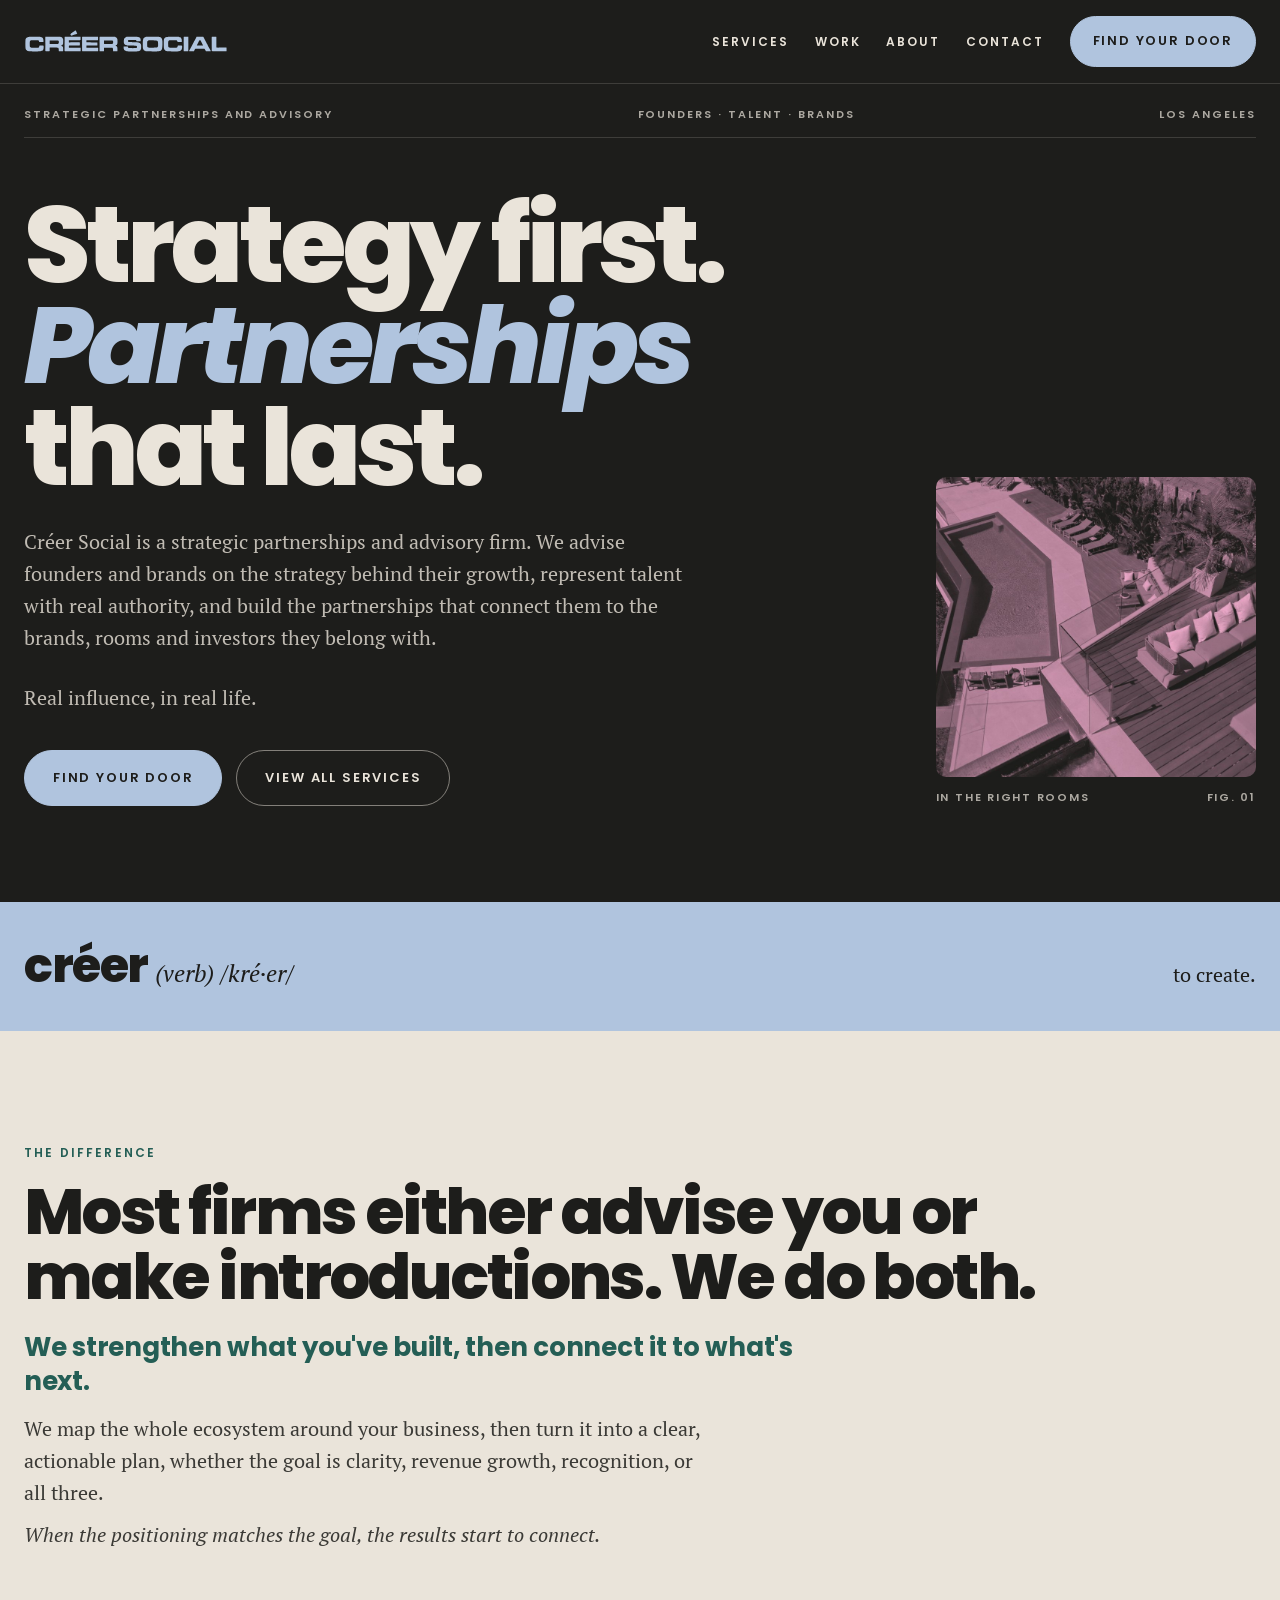
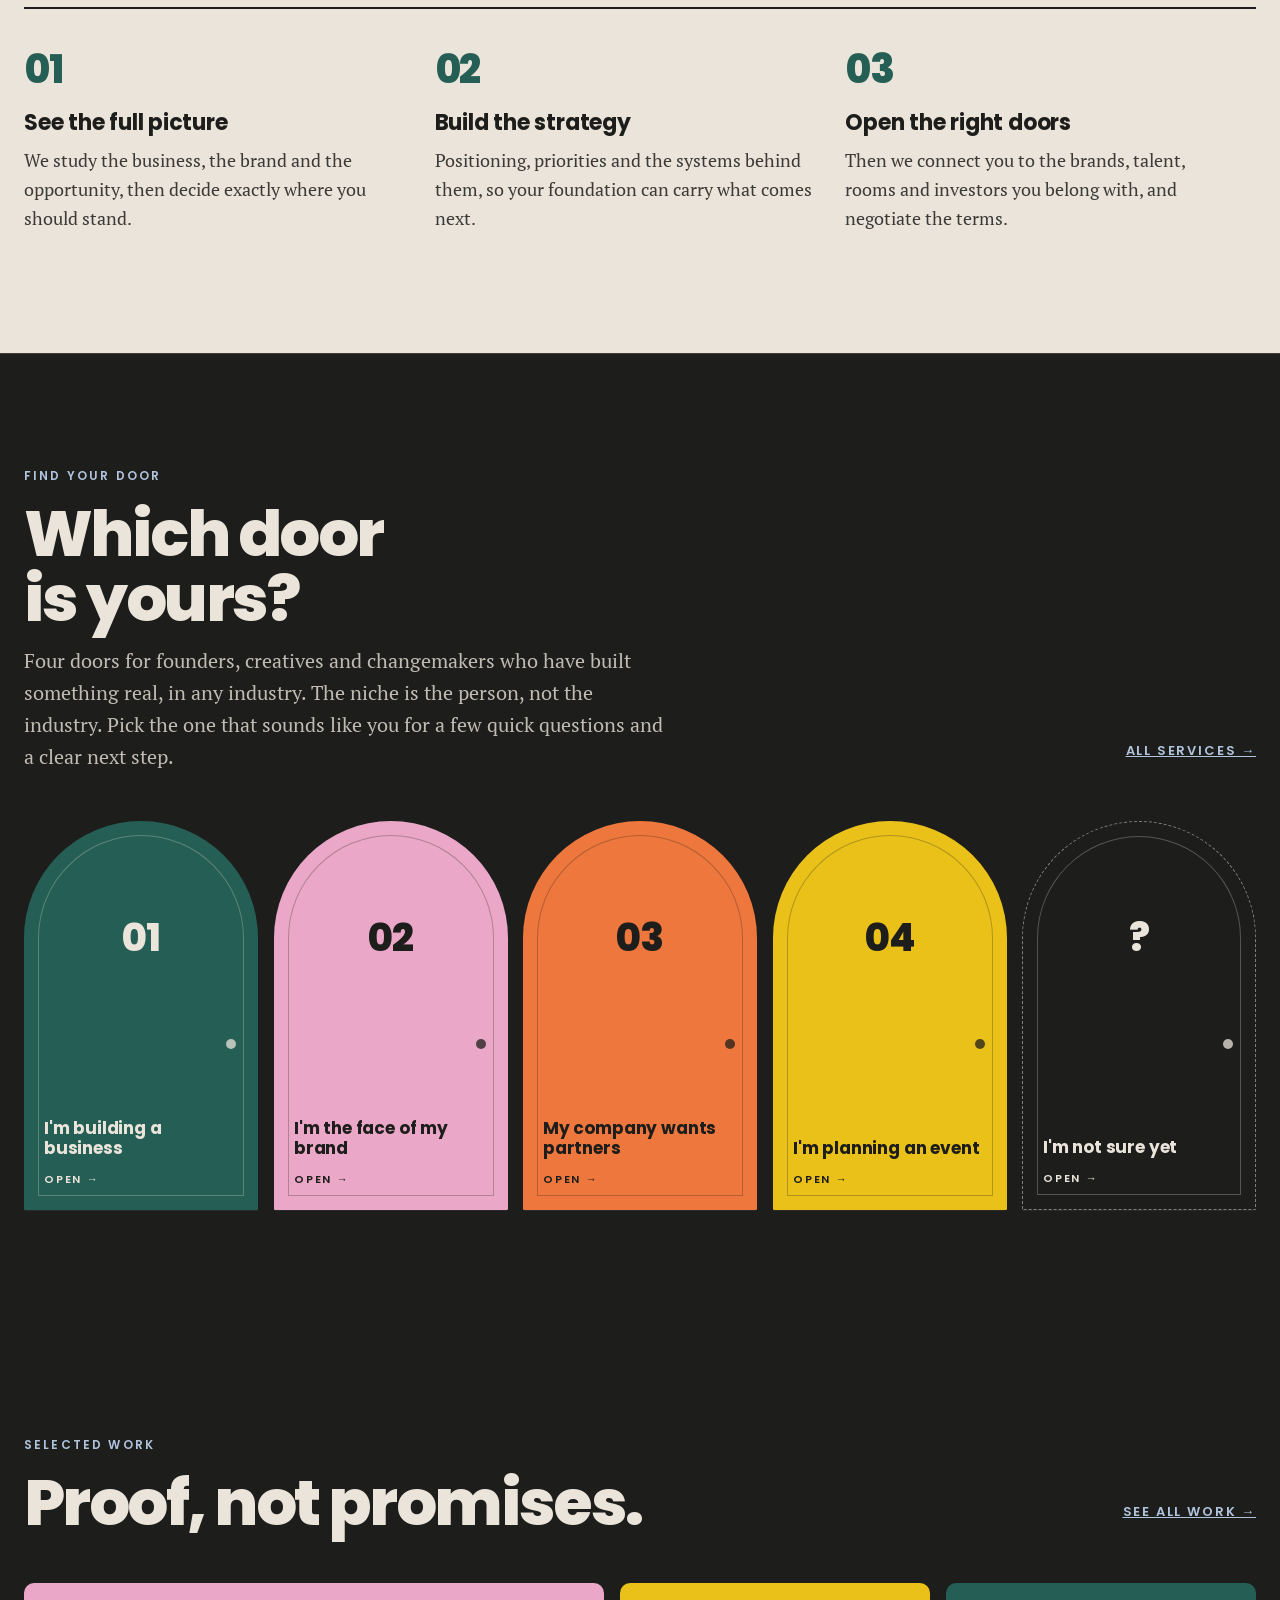
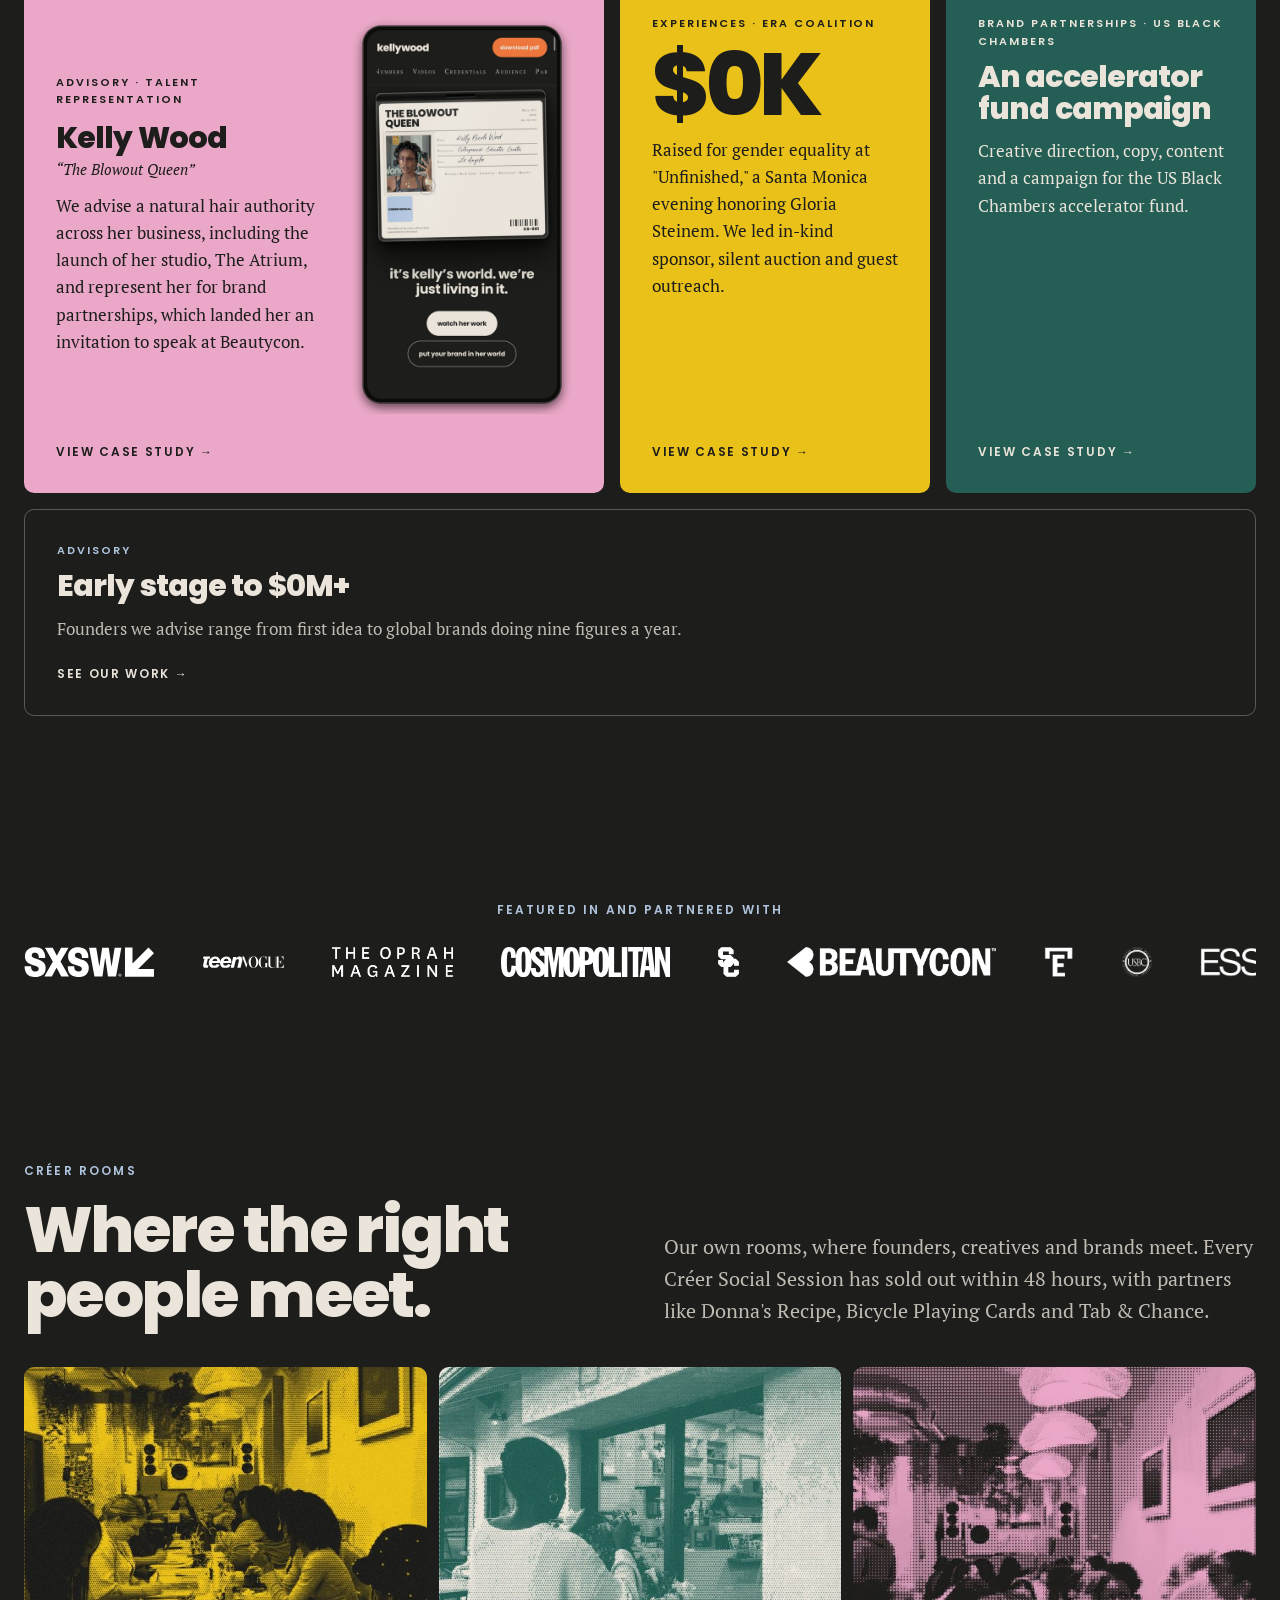
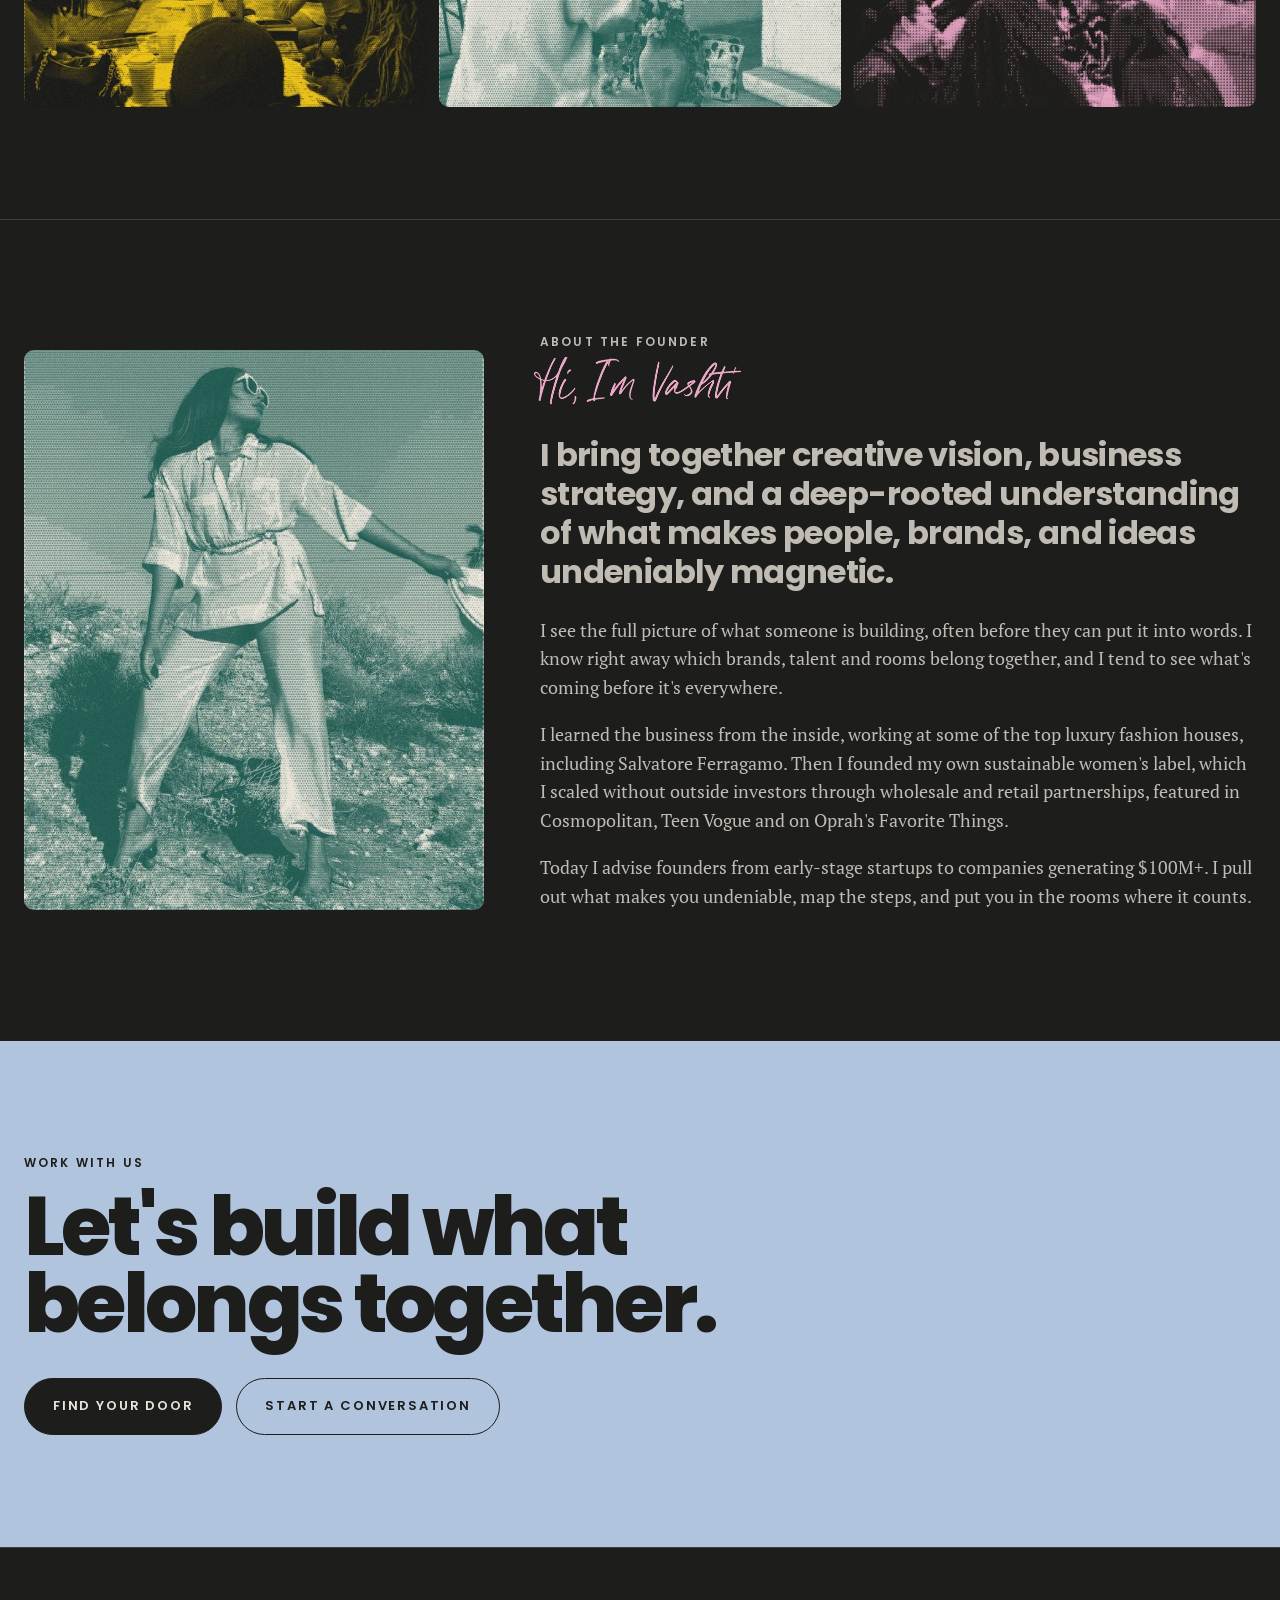
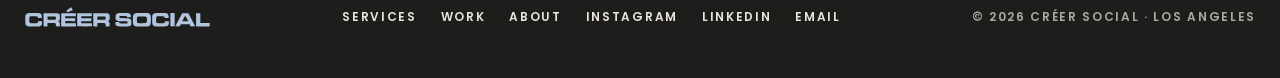
==== commit 94297cf0: "Homepage: venue aerial as hero photo Co-Authored-By: Claude Opus 5.5 <noreply@anthropic.com> Claude-" ====
--- a/index.html
+++ b/index.html
@@ -68,7 +68,7 @@
 <div class="btns"><a class="btn" href="/find-your-door">Find your door</a><a class="btn ghost" href="/services">View all services</a></div>
 </div>
 <div class="side">
-<img class="photo" style="height:300px" src="assets/img/rooms_pink.jpg" alt="Guests greeting each other at a Créer Social gathering" width="1200" height="800">
+<img class="photo" style="height:300px" src="assets/img/rooms_pink.jpg" alt="An event venue overlooking Los Angeles, seen from above" width="1200" height="800">
 <div class="caption"><span>In the right rooms</span><span>Fig. 01</span></div>
 </div>
 </div>
